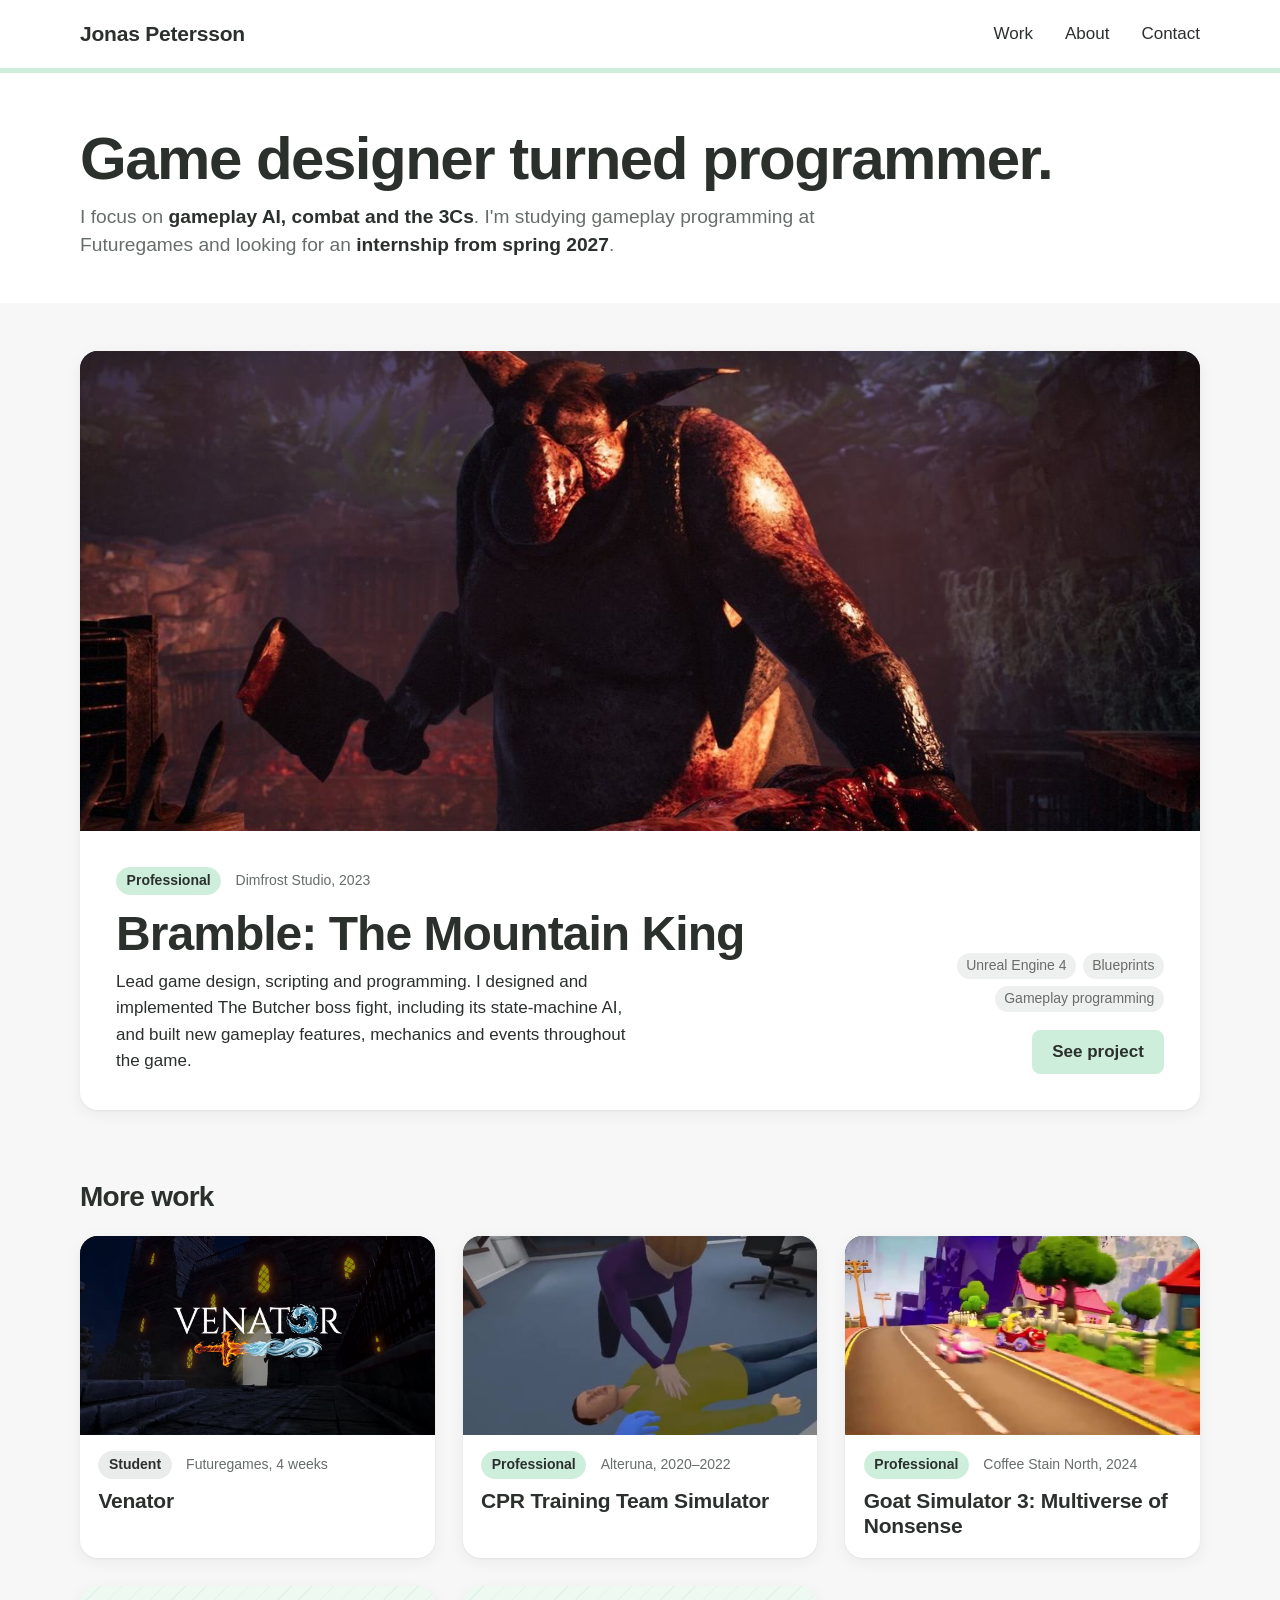
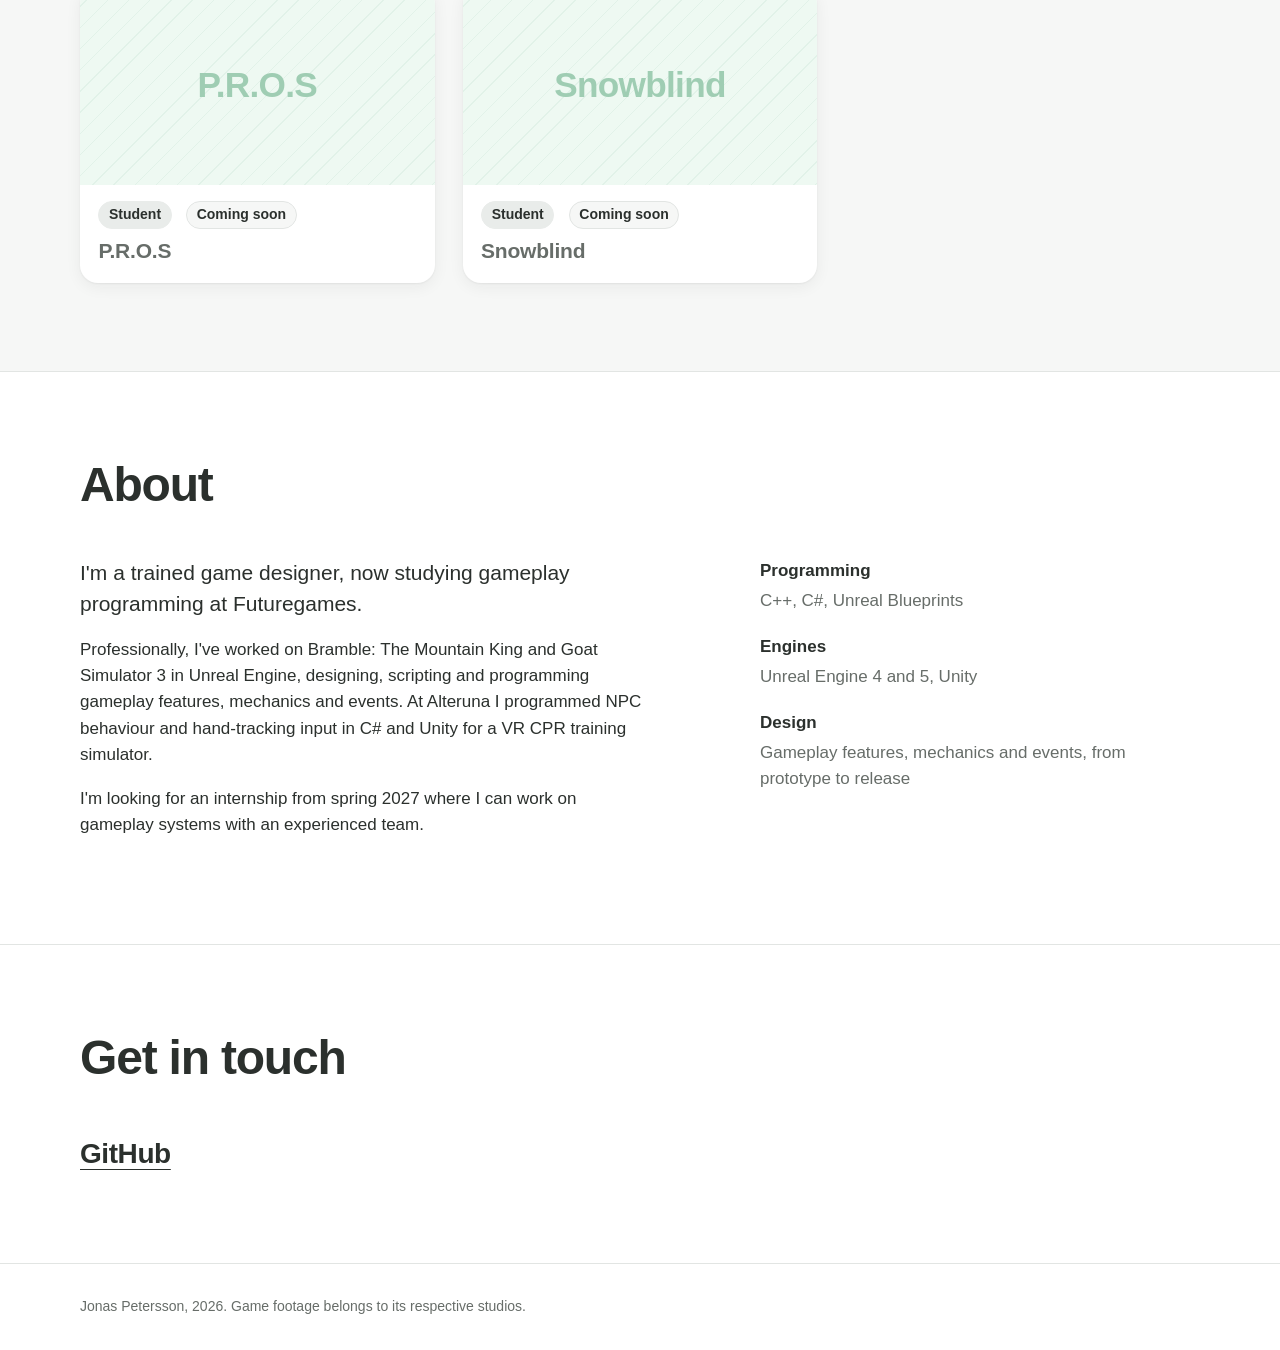
==== index.html @ e3e59f79 "Add files via upload" ====
<!doctype html>
<html lang="en">
<head>
  <meta charset="utf-8">
  <meta name="viewport" content="width=device-width, initial-scale=1">
  <title>Jonas Petersson, gameplay programmer</title>
  <meta name="description" content="Game designer turned programmer, focusing on gameplay AI, combat and the 3Cs. Studying at Futuregames, looking for an internship from spring 2027.">
  <meta property="og:title" content="Jonas Petersson, gameplay programmer">
  <meta property="og:description" content="Game designer turned programmer, focusing on gameplay AI, combat and the 3Cs. Studying at Futuregames, looking for an internship from spring 2027.">
  <meta property="og:image" content="https://jonaspwnas.com/media/goat-simulator-3/poster.jpg">
  <link rel="stylesheet" href="css/style.css">
</head>
<body>
  <a class="skip" href="#work">Skip to work</a>

  <header class="site-header">
    <div class="wrap">
      <a class="site-name" href="/">Jonas Petersson</a>
      <nav class="site-nav" aria-label="Main">
        <a href="#work">Work</a>
        <a href="#about">About</a>
        <a href="#contact">Contact</a>
      </nav>
    </div>
  </header>

  <main>
    <section class="intro wrap">
      <h1>Game designer turned programmer.</h1>
      <p>I focus on <strong>gameplay AI, combat and the 3Cs</strong>. I'm studying gameplay programming at Futuregames and looking for an <strong>internship from spring 2027</strong>.</p>
      <!-- Add when files/cv.pdf exists:
      <div class="actions"><a class="btn btn-ghost" href="files/cv.pdf">Download CV</a></div> -->
    </section>

    <section class="section work" id="work" aria-labelledby="work-title">
      <div class="wrap">
        <!-- Heading hidden on screen but kept for screen readers -->
        <h2 class="visually-hidden" id="work-title">Work</h2>

        <!-- The big project at the top. Swap in whichever project you're proudest of. -->
        <article class="feature">
          <div class="media">
            <img src="media/bramble/poster.jpg" alt="The Butcher, a horned troll holding a cleaver">
            <video muted loop playsinline preload="none" data-src="media/bramble/preview.mp4" data-autoplay aria-hidden="true"></video>
          </div>
          <div class="feature-body">
            <div class="feature-text">
              <div class="meta">
                <span class="kind kind-professional">Professional</span>
                <span>Dimfrost Studio, 2023</span>
              </div>
              <h3><a href="projects/bramble.html">Bramble: The Mountain King</a></h3>
              <p>Lead game design, scripting and programming. I designed and implemented The Butcher boss fight, including its state-machine AI, and built new gameplay features, mechanics and events throughout the game.</p>
            </div>
            <div class="feature-side">
              <ul class="tags" aria-label="Tech">
                <li>Unreal Engine 4</li>
                <li>Blueprints</li>
                <li>Gameplay programming</li>
              </ul>
              <span class="btn btn-primary" aria-hidden="true">See project</span>
            </div>
          </div>
        </article>

        <h2 class="section-title more-title">More work</h2>

        <!-- Smaller projects. To add one, copy an <li class="tile"> block.
             Title and tag always show; the description appears on hover (always shown on phones). -->
        <ul class="tiles">
          <li class="tile">
            <div class="media">
              <img src="media/venator/poster.jpg" alt="Venator logo over a dark castle courtyard" loading="lazy">
              <video muted loop playsinline preload="none" data-src="media/venator/preview.mp4" aria-hidden="true"></video>
            </div>
            <div class="tile-body">
              <div class="meta">
                <span class="kind kind-student">Student</span>
                <span>Futuregames, 4 weeks</span>
              </div>
              <h3><a href="projects/venator.html">Venator</a></h3>
            </div>
            <div class="tile-info">
              <div class="tile-info-panel">
                <p>A Soulslike. I built the designer-configurable enemy state machine used on every enemy, and the elemental system.</p>
                <ul class="tags" aria-label="Tech">
                  <li>Unity</li>
                  <li>C#</li>
                  <li>Enemy AI</li>
                </ul>
              </div>
            </div>
          </li>
          <li class="tile">
            <div class="media">
              <img src="media/cpr-training/poster.jpg" alt="An NPC helper performing chest compressions on a patient in a VR CPR training scenario" loading="lazy">
              <video muted loop playsinline preload="none" data-src="media/cpr-training/preview.mp4" aria-hidden="true"></video>
            </div>
            <div class="tile-body">
              <div class="meta">
                <span class="kind kind-professional">Professional</span>
                <span>Alteruna, 2020–2022</span>
              </div>
              <h3><a href="projects/cpr-training.html">CPR Training Team Simulator</a></h3>
            </div>
            <div class="tile-info">
              <div class="tile-info-panel">
                <p>Shared NPC helper behaviours, a real training dummy linked to the virtual one, and hand-tracking input for VR.</p>
                <ul class="tags" aria-label="Tech">
                  <li>Unity</li>
                  <li>C#</li>
                  <li>VR</li>
                </ul>
              </div>
            </div>
          </li>
          <li class="tile">
            <div class="media">
              <img src="media/goat-simulator-3/poster.jpg" alt="Two cars racing down a cartoon street in Goat Simulator 3" loading="lazy">
              <video muted loop playsinline preload="none" data-src="media/goat-simulator-3/preview.mp4" aria-hidden="true"></video>
            </div>
            <div class="tile-body">
              <div class="meta">
                <span class="kind kind-professional">Professional</span>
                <span>Coffee Stain North, 2024</span>
              </div>
              <h3><a href="projects/goat-simulator-3.html">Goat Simulator 3: Multiverse of Nonsense</a></h3>
            </div>
            <div class="tile-info">
              <div class="tile-info-panel">
                <p>Finished the vehicle implementation in Blueprints, for both player control and NPC drivers, then polished features to a shippable state.</p>
                <ul class="tags" aria-label="Tech">
                  <li>Unreal Engine 4</li>
                  <li>Blueprints</li>
                </ul>
              </div>
            </div>
          </li>

          <!-- Coming soon: when the project page is ready, replace this with a normal tile -->
          <li class="tile tile-soon">
            <div class="media media-soon" aria-hidden="true"><span>P.R.O.S</span></div>
            <div class="tile-body">
              <div class="meta">
                <span class="kind kind-student">Student</span>
                <span class="kind kind-soon">Coming soon</span>
              </div>
              <h3>P.R.O.S</h3>
            </div>
            <div class="tile-info">
              <div class="tile-info-panel">
                <p>I'm putting together the project page for P.R.O.S. Check back soon.</p>
              </div>
            </div>
          </li>
          <!-- Coming soon: when the project page is ready, replace this with a normal tile -->
          <li class="tile tile-soon">
            <div class="media media-soon" aria-hidden="true"><span>Snowblind</span></div>
            <div class="tile-body">
              <div class="meta">
                <span class="kind kind-student">Student</span>
                <span class="kind kind-soon">Coming soon</span>
              </div>
              <h3>Snowblind</h3>
            </div>
            <div class="tile-info">
              <div class="tile-info-panel">
                <p>I'm putting together the project page for Snowblind. Check back soon.</p>
              </div>
            </div>
          </li>
        </ul>
      </div>
    </section>

    <section class="section" id="about" aria-labelledby="about-title">
      <div class="wrap">
        <h2 class="section-title" id="about-title">About</h2>
        <div class="about-grid">
          <div>
            <p class="lead">I'm a trained game designer, now studying gameplay programming at Futuregames.</p>
            <p>Professionally, I've worked on Bramble: The Mountain King and Goat Simulator 3 in Unreal Engine, designing, scripting and programming gameplay features, mechanics and events. At Alteruna I programmed NPC behaviour and hand-tracking input in C# and Unity for a VR CPR training simulator.</p>
            <p>I'm looking for an internship from spring 2027 where I can work on gameplay systems with an experienced team.</p>
          </div>
          <dl class="skills">
            <div>
              <dt>Programming</dt>
              <dd>C++, C#, Unreal Blueprints</dd>
            </div>
            <div>
              <dt>Engines</dt>
              <dd>Unreal Engine 4 and 5, Unity</dd>
            </div>
            <div>
              <dt>Design</dt>
              <dd>Gameplay features, mechanics and events, from prototype to release</dd>
            </div>
          </dl>
        </div>
      </div>
    </section>

    <section class="section" id="contact" aria-labelledby="contact-title">
      <div class="wrap">
        <h2 class="section-title" id="contact-title">Get in touch</h2>
        <ul class="contact-list">
          <li><a href="https://github.com/jonasPwnas">GitHub</a></li>
        </ul>
      </div>
    </section>
  </main>

  <footer class="site-footer">
    <div class="wrap">Jonas Petersson, 2026. Game footage belongs to its respective studios.</div>
  </footer>

  <script src="js/main.js"></script>
</body>
</html>
---- css/style.css ----
/* ==========================================================
   Portfolio stylesheet
   Colours and fonts live in :root, change them there.
   ========================================================== */

:root {
  /* Greys */
  --paper: #ffffff;      /* page background */
  --surface: #f6f7f6;    /* light grey panels (About, tags) */
  --ink: #2b302d;        /* text, warm charcoal grey */
  --muted: #676d69;      /* secondary text */
  --line: #e2e5e3;       /* hairlines and borders */

  /* Pastel green, the one accent colour */
  --green: #cdeedb;      /* tags, header stripe, buttons */
  --green-hover: #b8e5cb;/* button hover */
  --green-wash: #eef9f2; /* hover background on project cards */
  --green-deep: #3d9a69; /* underlines, list dots, focus ring (dark enough to see on white) */

  --radius: 12px;        /* images */
  --radius-lg: 18px;     /* project cards */
  --shadow: 0 1px 2px rgba(30, 40, 35, 0.06), 0 4px 16px rgba(30, 40, 35, 0.06);
  --shadow-hover: 0 2px 4px rgba(30, 40, 35, 0.06), 0 14px 32px rgba(30, 40, 35, 0.12);
  --radius-sm: 8px;      /* buttons */

  --font: Arial, "Helvetica Neue", Helvetica, sans-serif;

  --step--1: 0.875rem;
  --step-0: 1.0625rem;
  --step-1: 1.3125rem;
  --step-2: 1.75rem;
  --step-3: clamp(2rem, 4.2vw, 3rem);
  --step-4: clamp(2.6rem, 7vw, 5.25rem);

  --gutter: clamp(1rem, 4vw, 3rem);
  --max: 76rem;
}

*, *::before, *::after { box-sizing: border-box; }

html { scroll-behavior: smooth; }
@media (prefers-reduced-motion: reduce) { html { scroll-behavior: auto; } }

body {
  margin: 0;
  background: var(--paper);
  color: var(--ink);
  font-family: var(--font);
  font-size: var(--step-0);
  line-height: 1.55;
  -webkit-font-smoothing: antialiased;
}

img, video, iframe { display: block; max-width: 100%; }

a { color: inherit; text-decoration-thickness: 1px; text-underline-offset: 0.2em; }
a:hover { text-decoration-color: var(--green-deep); }

:focus-visible {
  outline: 3px solid var(--green-deep);
  outline-offset: 3px;
  border-radius: 4px;
}

.wrap {
  width: 100%;
  max-width: var(--max);
  margin-inline: auto;
  padding-inline: var(--gutter);
}

.visually-hidden {
  position: absolute; width: 1px; height: 1px;
  margin: -1px; padding: 0; overflow: hidden;
  clip: rect(0 0 0 0); white-space: nowrap; border: 0;
}

.skip {
  position: absolute; left: -999px; top: 0;
  background: var(--ink); color: var(--paper); padding: 0.5rem 1rem;
}
.skip:focus { left: 1rem; top: 1rem; z-index: 10; }

/* ---------- Header ---------- */

.site-header {
  border-bottom: 5px solid var(--green);
}
.site-header .wrap {
  display: flex;
  align-items: center;
  justify-content: space-between;
  gap: 1rem;
  min-height: 4.25rem;
  flex-wrap: wrap;
}
.site-name {
  font-weight: 700;
  font-size: var(--step-1);
  letter-spacing: -0.01em;
  text-decoration: none;
}
.site-nav { display: flex; gap: clamp(0.9rem, 2.5vw, 2rem); flex-wrap: wrap; }
.site-nav a { text-decoration: none; font-weight: 500; }
.site-nav a:hover { text-decoration: underline; text-decoration-color: var(--green-deep); text-decoration-thickness: 2px; }

/* ---------- Buttons ---------- */

.btn {
  display: inline-flex;
  align-items: center;
  gap: 0.5rem;
  padding: 0.7rem 1.2rem;
  border: 1.5px solid var(--line);
  border-radius: var(--radius-sm);
  font-weight: 600;
  text-decoration: none;
  line-height: 1.2;
}
.btn-primary { background: var(--green); border-color: var(--green); color: var(--ink); }
.btn-primary:hover { background: var(--green-hover); border-color: var(--green-hover); }
.btn-ghost:hover { background: var(--surface); }

/* ---------- Intro ---------- */

.intro { padding-block: clamp(2rem, 5vw, 3.5rem) clamp(1.75rem, 4vw, 2.75rem); }
.intro h1 {
  margin: 0 0 0.9rem;
  font-size: clamp(2.2rem, 5vw, 3.75rem);
  line-height: 1;
  letter-spacing: -0.025em;
  font-weight: 700;
}
.intro p {
  margin: 0;
  font-size: clamp(1.05rem, 1.6vw, 1.2rem);
  line-height: 1.45;
  color: var(--muted);
  max-width: 72ch;
}
.intro p strong { color: var(--ink); font-weight: 600; }
.actions { display: flex; gap: 0.75rem; flex-wrap: wrap; }

/* ---------- Section headings ---------- */

.section { padding-block: clamp(3rem, 7vw, 5.5rem); }
.section + .section { border-top: 1px solid var(--line); }
.section-title {
  margin: 0 0 clamp(1.75rem, 4vw, 3rem);
  font-size: var(--step-3);
  line-height: 1.05;
  letter-spacing: -0.025em;
  font-weight: 700;
}

/* ---------- Work: featured project + tiles ---------- */

.work { background: var(--surface); padding-top: clamp(2rem, 4vw, 3rem); }
.work .section-title { font-size: var(--step-2); margin-bottom: clamp(1rem, 2.5vw, 1.5rem); }

/* Shared card look: white, rounded, soft shadow. Lifts a little on hover. */
.feature, .tile {
  position: relative;
  background: var(--paper);
  border-radius: var(--radius-lg);
  overflow: hidden;
  box-shadow: var(--shadow);
  transition: transform 0.25s ease, box-shadow 0.25s ease, background-color 0.25s ease;
}
.feature:hover, .feature:focus-within,
.tile:hover, .tile:focus-within {
  transform: translateY(-4px);
  box-shadow: var(--shadow-hover);
  background: var(--green-wash);
}

.media {
  position: relative;
  aspect-ratio: 16 / 9;
  background: var(--ink);
  overflow: hidden;
}
.media img, .media video {
  position: absolute; inset: 0;
  width: 100%; height: 100%;
  object-fit: cover;
  transition: transform 0.4s ease;
}
.media video { opacity: 0; transition: opacity 0.3s, transform 0.4s ease; }
.media.is-playing video { opacity: 1; }
.feature:hover .media img, .feature:hover .media video,
.tile:hover .media img, .tile:hover .media video { transform: scale(1.04); }

/* The whole card is clickable through the title link */
.feature h3 a, .tile h3 a { text-decoration: none; }
.feature h3 a::after, .tile h3 a::after { content: ""; position: absolute; inset: 0; z-index: 3; }
.feature h3 a:focus-visible, .tile h3 a:focus-visible { outline: none; }
.feature:has(h3 a:focus-visible), .tile:has(h3 a:focus-visible) { outline: 3px solid var(--green-deep); outline-offset: 3px; }
.feature:hover h3 a, .feature:focus-within h3 a,
.tile:hover h3 a, .tile:focus-within h3 a {
  text-decoration: underline;
  text-decoration-color: var(--green-deep);
  text-decoration-thickness: 3px;
  text-underline-offset: 0.18em;
}

/* Featured project: big picture, info underneath */
.feature .media { aspect-ratio: 21 / 9; }
.feature-body {
  display: grid;
  grid-template-columns: minmax(0, 8fr) minmax(0, 4fr);
  gap: 1.5rem 3rem;
  align-items: end;
  padding: clamp(1.25rem, 3vw, 2.25rem);
}
.feature h3 {
  margin: 0 0 0.6rem;
  font-size: var(--step-3);
  line-height: 1.05;
  letter-spacing: -0.02em;
}
.feature-text p { margin: 0; max-width: 56ch; }
.feature-side { display: grid; gap: 1.1rem; justify-items: end; }
.feature-side .tags { justify-content: flex-end; }

.more-title { margin-top: clamp(3rem, 7vw, 4.5rem); font-size: var(--step-2); }

/* Smaller project tiles */
.tiles {
  list-style: none; margin: 0; padding: 0;
  display: grid;
  grid-template-columns: repeat(auto-fill, minmax(min(100%, 20rem), 1fr));
  gap: clamp(1rem, 2.5vw, 1.75rem);
}
.tile { display: flex; flex-direction: column; }
.tile-body { padding: 1rem 1.15rem 1.25rem; order: 2; }
.tile h3 { margin: 0; font-size: var(--step-1); line-height: 1.2; letter-spacing: -0.01em; }
.tile .meta { margin-bottom: 0.55rem; }

/* Tile description. On phones it's just shown under the title... */
.tile-info { order: 3; padding: 0 1.15rem 1.25rem; }
.tile-info p { margin: 0 0 0.75rem; font-size: var(--step--1); line-height: 1.5; }

/* ...on devices with a mouse it slides up over the picture on hover. */
@media (hover: hover) {
  .tile-info {
    position: absolute;
    left: 0; right: 0; bottom: auto;
    top: 0;
    aspect-ratio: 16 / 9;
    padding: 0;
    display: flex;
    align-items: flex-end;
    pointer-events: none;
    overflow: hidden;      /* keeps the hidden panel out of sight */
    z-index: 2;
  }
  .tile-info-panel {
    width: 100%;
    padding: 0.9rem 1.15rem 1rem;
    background: rgba(255, 255, 255, 0.95);
    transform: translateY(101%);
    transition: transform 0.3s ease;
  }
  .tile:hover .tile-info-panel, .tile:focus-within .tile-info-panel { transform: translateY(0); }
}

/* "Coming soon" tiles: no picture yet, just the name on soft green */
.media-soon {
  display: grid;
  place-items: center;
  background:
    repeating-linear-gradient(135deg, transparent 0 14px, rgba(61, 154, 105, 0.07) 14px 15px),
    var(--green-wash);
}
.media-soon span {
  font-size: clamp(1.6rem, 3vw, 2.2rem);
  font-weight: 700;
  letter-spacing: -0.02em;
  color: #9fcdb3;
  transition: transform 0.4s ease;
}
.tile-soon:hover .media-soon span { transform: scale(1.04); }
.tile-soon h3 { color: var(--muted); }
.kind-soon { background: var(--paper); color: var(--muted); border-style: dashed; }

@media (prefers-reduced-motion: reduce) {
  .feature, .tile, .media img, .media video, .tile-info-panel { transition: none; }
  .feature:hover, .tile:hover, .feature:focus-within, .tile:focus-within { transform: none; }
  .feature:hover .media img, .feature:hover .media video,
  .tile:hover .media img, .tile:hover .media video { transform: none; }
}

.meta {
  display: flex;
  flex-wrap: wrap;
  align-items: center;
  gap: 0.4rem 0.9rem;
  margin: 0 0 0.9rem;
  color: var(--muted);
  font-size: var(--step--1);
}
.kind {
  display: inline-block;
  padding: 0.12rem 0.6rem;
  border-radius: 999px;
  font-weight: 700;
  color: var(--ink);
  background: var(--surface);
  border: 1px solid var(--line);
}
/* Tag colours: Professional = pastel green, Student = light grey, Personal = white */
.kind-professional { background: var(--green); border-color: var(--green); }
.kind-student { background: #e9ecea; border-color: #e9ecea; }
.kind-personal { background: var(--paper); }

.tags { list-style: none; margin: 0; padding: 0; display: flex; flex-wrap: wrap; gap: 0.4rem; }
.tags li {
  font-size: var(--step--1);
  padding: 0.15rem 0.6rem;
  border-radius: 999px;
  background: var(--surface);
  color: var(--muted);
}
.work .tags li { background: #eef0ef; }

/* Placeholder cards, delete these once you have real projects */
.media-placeholder {
  display: grid; place-items: center;
  background:
    repeating-linear-gradient(135deg, transparent 0 12px, rgba(20,32,51,0.06) 12px 13px),
    var(--surface);
  border: 1px dashed var(--line);
  color: var(--muted);
  font-size: var(--step--1);
}

/* ---------- About ---------- */

.about-grid {
  display: grid;
  grid-template-columns: minmax(0, 7fr) minmax(0, 5fr);
  gap: clamp(2rem, 5vw, 4rem);
}
.about-grid p { margin: 0 0 1.1rem; max-width: 60ch; }
.about-grid .lead { font-size: var(--step-1); line-height: 1.45; }

.skills { margin: 0; display: grid; gap: 1.25rem; align-content: start; }
.skills dt { font-weight: 700; margin-bottom: 0.2rem; }
.skills dd { margin: 0; color: var(--muted); }

/* ---------- Contact ---------- */

.contact-list { list-style: none; margin: 0; padding: 0; display: grid; gap: 0.5rem; }
.contact-list a { font-size: var(--step-2); font-weight: 600; letter-spacing: -0.015em; }

.site-footer {
  border-top: 1px solid var(--line);
  padding-block: 2rem;
  color: var(--muted);
  font-size: var(--step--1);
}

/* ==========================================================
   Project pages
   ========================================================== */

.back { display: inline-block; margin-block: 2rem 0; font-weight: 500; }

.project-head { padding-block: clamp(1.5rem, 4vw, 3rem) clamp(1.5rem, 4vw, 2.5rem); }
.project-head h1 {
  margin: 0 0 1rem;
  font-size: var(--step-4);
  line-height: 0.98;
  letter-spacing: -0.025em;
  max-width: 16ch;
}
.project-head .summary {
  margin: 0;
  font-size: var(--step-1);
  line-height: 1.45;
  color: var(--muted);
  max-width: 50ch;
}

.hero-media {
  aspect-ratio: 16 / 9;
  width: 100%;
  background: var(--ink);
  border-radius: var(--radius);
  object-fit: cover;
}

.facts {
  display: grid;
  grid-template-columns: repeat(auto-fit, minmax(10rem, 1fr));
  gap: 1.25rem 2rem;
  margin: 0;
  padding-block: 1.75rem;
  border-bottom: 1px solid var(--line);
}
.facts dt { font-size: var(--step--1); color: var(--muted); margin-bottom: 0.15rem; }
.facts dd { margin: 0; font-weight: 600; }

/* A content block: text on one side, media on the other.
   Add class "flip" to put the media on the left. */
.block {
  display: grid;
  grid-template-columns: minmax(0, 5fr) minmax(0, 7fr);
  gap: clamp(1.5rem, 4vw, 3.5rem);
  align-items: start;
  padding-block: clamp(2.5rem, 6vw, 4.5rem);
}
.block + .block { border-top: 1px solid var(--line); }
.block.flip .block-text { order: 2; }
.block.full { grid-template-columns: minmax(0, 1fr); }

.block h2 {
  margin: 0 0 1rem;
  font-size: var(--step-2);
  line-height: 1.1;
  letter-spacing: -0.02em;
}
.block-text p { margin: 0 0 1rem; max-width: 58ch; }
.block-text ul { margin: 0 0 1rem; padding-left: 1.2rem; max-width: 58ch; }
.block-text li { margin-bottom: 0.5rem; }
.block-text li::marker { color: var(--green-deep); }

.block-media { display: grid; gap: 0.75rem; }
.block-media img, .block-media video { width: 100%; border-radius: var(--radius); }
.block-media figure { margin: 0; }
.block-media figcaption { margin-top: 0.4rem; font-size: var(--step--1); color: var(--muted); }

.embed { position: relative; aspect-ratio: 16 / 9; width: 100%; background: var(--ink); border-radius: var(--radius); overflow: hidden; }
.embed iframe { position: absolute; inset: 0; width: 100%; height: 100%; border: 0; }

.next {
  display: flex; justify-content: space-between; align-items: center; gap: 1rem; flex-wrap: wrap;
  padding-block: 2.5rem;
  border-top: 1px solid var(--line);
}

/* ---------- Key-art header (a project with a logo) ---------- */
/* The h1 is the game's logo image, laid over a darkened screenshot. */

.keyart {
  position: relative;
  aspect-ratio: 21 / 9;
  margin-top: clamp(1.5rem, 4vw, 3rem);
  border-radius: var(--radius);
  overflow: hidden;
  background: var(--ink);
  display: grid;
  align-items: end;
}
.keyart > img.keyart-bg {
  position: absolute; inset: 0;
  width: 100%; height: 100%;
  object-fit: cover;
  object-position: 50% 15%; /* move the crop: 0% = top, 100% = bottom */
}
.keyart::after {
  content: "";
  position: absolute; inset: 0;
  background: linear-gradient(to top, rgba(8, 20, 24, 0.85) 0%, rgba(8, 20, 24, 0.35) 55%, rgba(8, 20, 24, 0.1) 100%);
}
.keyart h1 {
  position: relative;
  z-index: 1;
  margin: 0;
  padding: clamp(1rem, 4vw, 2.75rem);
}
.keyart h1 img { width: clamp(13rem, 38vw, 28rem); height: auto; }
.keyart + .project-head { padding-top: clamp(1.25rem, 3vw, 2rem); }

/* Project header with cover art beside the title */
.project-head.with-cover {
  display: grid;
  grid-template-columns: minmax(0, 1fr) auto;
  gap: 2rem;
  align-items: center;
}
.project-head .cover {
  width: clamp(8rem, 16vw, 13rem);
  height: auto;
  border-radius: var(--radius);
  box-shadow: var(--shadow);
}

/* Smaller headings inside a section's text */
.block-text h3 { margin: 1.5rem 0 0.5rem; font-size: var(--step-1); }

/* Square video shouldn't grow taller than the text next to it */
.block-media .square { max-width: 26rem; }

/* Two images side by side with one caption */
.block-media .pair {
  display: grid;
  grid-template-columns: minmax(0, 2fr) minmax(0, 3fr);
  gap: 0.75rem;
  align-items: center;
}
.block-media .pair img { border: 1px solid var(--line); }
.block-media .pair figcaption { grid-column: 1 / -1; margin-top: 0; }

/* Portrait art (box covers, posters) shouldn't fill a whole column */
.block-media .portrait { max-width: 22rem; }

/* ---------- Code excerpts ---------- */

.code-list { display: grid; gap: 1.75rem; margin-top: 0.5rem; }
.code { margin: 0; max-width: 52rem; }
.code figcaption { font-size: var(--step--1); margin-bottom: 0.4rem; }
.code figcaption a { color: var(--muted); }
.code pre {
  margin: 0;
  padding: 1rem 1.1rem;
  background: var(--surface);
  border: 1px solid var(--line);
  border-radius: var(--radius);
  overflow-x: auto;            /* long lines scroll inside the box, not the page */
  font-family: ui-monospace, "Cascadia Code", Consolas, "Courier New", monospace;
  font-size: 0.84rem;
  line-height: 1.6;
  tab-size: 4;
}
.code .line { white-space: pre; }
.code .line::before {
  counter-increment: line;
  content: counter(line);
  display: inline-block;
  width: 2.2em;
  margin-right: 1em;
  text-align: right;
  color: #a7ada9;
  user-select: none;
}
.code-note { margin: 0.5rem 0 0; font-size: var(--step--1); color: var(--muted); max-width: 70ch; }

/* syntax colours: greys plus the site's green */
.c-k, .c-kt { color: #2b7a52; font-weight: 700; }
.c-n { color: var(--ink); }
.c-na { color: #6f7a74; }
.c-mf, .c-mi { color: #1d6d6a; }
.c-s, .c-s2 { color: #5a7a3a; }
.c-c1, .c-cm, .c-cs { color: #8b918d; font-style: italic; }
.c-o, .c-p { color: #676d69; }

/* ---------- Gallery ---------- */

.gallery {
  list-style: none;
  margin: 1.5rem 0 0;
  padding: 0;
  display: grid;
  grid-template-columns: repeat(auto-fill, minmax(min(100%, 18rem), 1fr));
  gap: 0.75rem;
}
.gallery a {
  position: relative;
  display: block;
  aspect-ratio: 16 / 9;
  border-radius: var(--radius);
  background: var(--ink);
  overflow: hidden;
  box-shadow: 0 0 0 0 var(--green);
  transition: box-shadow 0.25s ease;
}
.gallery img {
  width: 100%; height: 100%;
  object-fit: cover;
  transition: transform 0.4s ease;
}
/* soft wash on hover: a pastel green ring and a slight zoom */
.gallery a:hover { box-shadow: 0 0 0 5px var(--green); }
.gallery a:hover img { transform: scale(1.04); }
@media (prefers-reduced-motion: reduce) { .gallery a:hover img { transform: none; } }
.gallery .media-placeholder { aspect-ratio: 16 / 9; display: grid; place-items: center; border-radius: var(--radius); }

/* ---------- Lightbox ---------- */

.lightbox {
  width: 100vw; height: 100vh;
  max-width: none; max-height: none;
  margin: 0; padding: 0;
  border: 0;
  background: #1d211f;
  color: #fff;
}
.lightbox::backdrop { background: transparent; }
.lightbox[open] {
  display: grid;
  grid-template-rows: auto 1fr auto;
}
.lightbox-bar {
  display: flex; justify-content: space-between; align-items: center;
  padding: 0.75rem 1rem;
  font-size: var(--step--1);
  color: #c5cedb;
}
.lightbox-stage {
  display: grid; place-items: center;
  min-height: 0;
  padding: 0 clamp(0.5rem, 6vw, 5rem);
  position: relative;
}
.lightbox-stage img {
  max-width: 100%;
  max-height: calc(100vh - 8rem);
  object-fit: contain;
  border-radius: 2px;
}
.lightbox-caption { margin: 0; padding: 0.75rem 1rem 1.25rem; text-align: center; color: #c5cedb; font-size: var(--step--1); min-height: 1.5em; }
.lightbox button {
  font: inherit;
  color: #fff;
  background: rgba(255, 255, 255, 0.08);
  border: 1px solid rgba(255, 255, 255, 0.25);
  border-radius: 4px;
  padding: 0.45rem 0.85rem;
  cursor: pointer;
}
.lightbox button:hover { background: rgba(255, 255, 255, 0.16); }
.lightbox .nav {
  position: absolute; top: 50%; transform: translateY(-50%);
  width: 2.75rem; height: 2.75rem; padding: 0;
  font-size: 1.4rem; line-height: 1;
}
.lightbox .prev { left: 0.75rem; }
.lightbox .next-img { right: 0.75rem; }

/* ---------- Small screens ---------- */

@media (max-width: 760px) {
  .about-grid, .block, .feature-body { grid-template-columns: minmax(0, 1fr); }
  .feature .media { aspect-ratio: 16 / 9; }
  .project-head.with-cover { grid-template-columns: minmax(0, 1fr); }
  .project-head .cover { width: 9rem; }
  .feature-side { justify-items: start; }
  .feature-side .tags { justify-content: flex-start; }
  .block.flip .block-text { order: 0; }
  .keyart { aspect-ratio: 4 / 3; }
  .lightbox .nav { top: auto; bottom: -3.25rem; transform: none; }
}
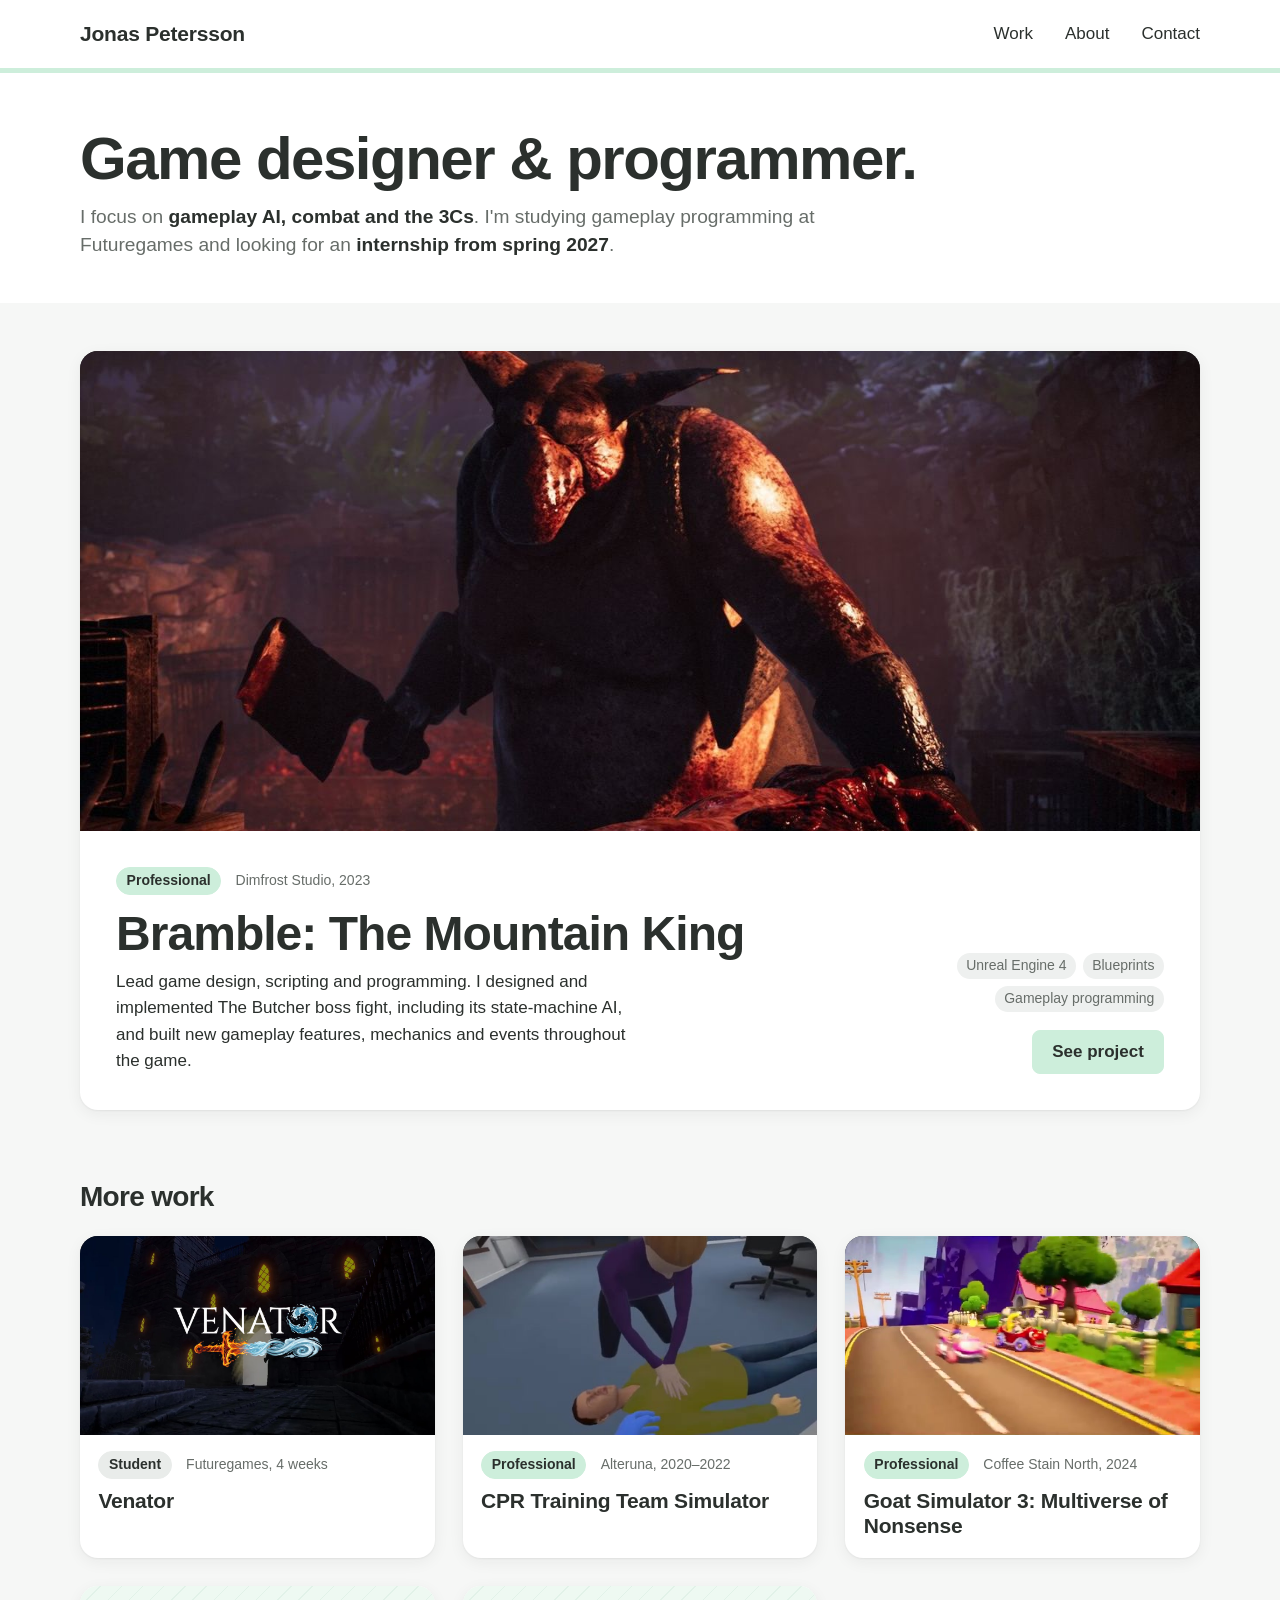
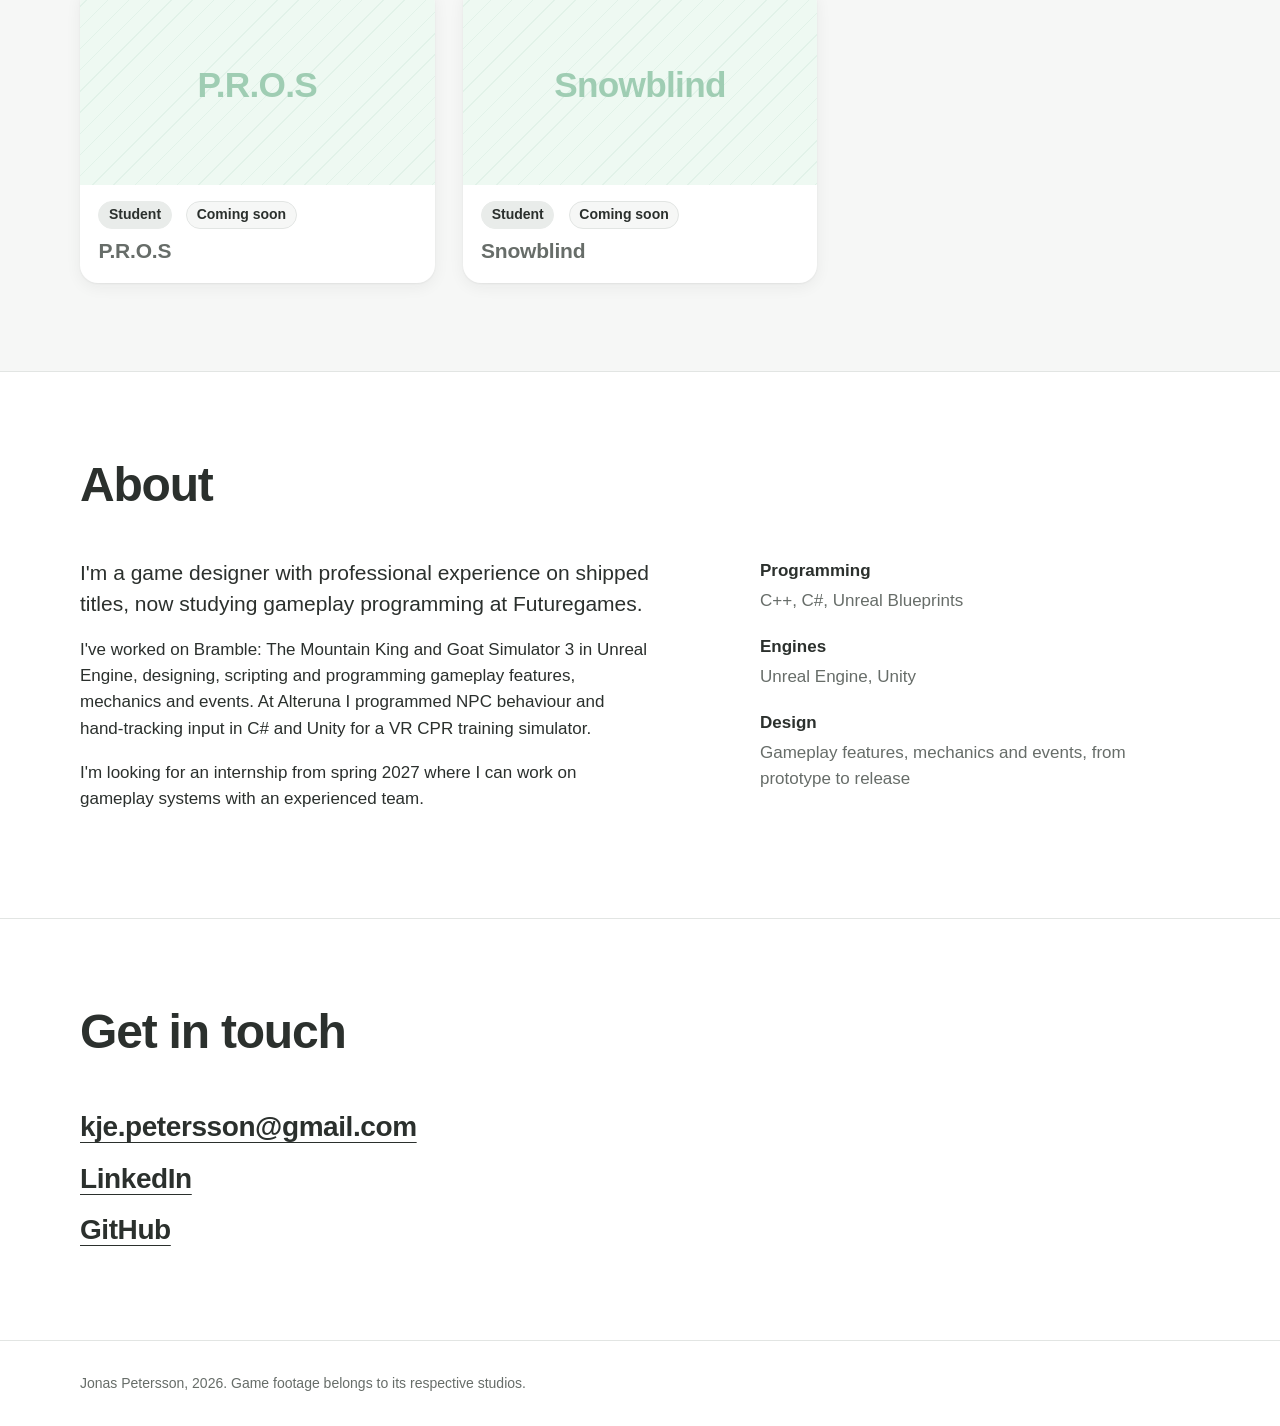
==== commit 6dd5a234: "Feedback changes" ====
--- a/index.html
+++ b/index.html
@@ -3,10 +3,10 @@
 <head>
   <meta charset="utf-8">
   <meta name="viewport" content="width=device-width, initial-scale=1">
-  <title>Jonas Petersson, gameplay programmer</title>
-  <meta name="description" content="Game designer turned programmer, focusing on gameplay AI, combat and the 3Cs. Studying at Futuregames, looking for an internship from spring 2027.">
-  <meta property="og:title" content="Jonas Petersson, gameplay programmer">
-  <meta property="og:description" content="Game designer turned programmer, focusing on gameplay AI, combat and the 3Cs. Studying at Futuregames, looking for an internship from spring 2027.">
+  <title>Jonas Petersson, game designer &amp; programmer</title>
+  <meta name="description" content="Game designer and programmer, focusing on gameplay AI, combat and the 3Cs. Studying at Futuregames, looking for an internship from spring 2027.">
+  <meta property="og:title" content="Jonas Petersson, game designer &amp; programmer">
+  <meta property="og:description" content="Game designer and programmer, focusing on gameplay AI, combat and the 3Cs. Studying at Futuregames, looking for an internship from spring 2027.">
   <meta property="og:image" content="https://jonaspwnas.com/media/goat-simulator-3/poster.jpg">
   <link rel="stylesheet" href="css/style.css">
 </head>
@@ -26,7 +26,7 @@
 
   <main>
     <section class="intro wrap">
-      <h1>Game designer turned programmer.</h1>
+      <h1>Game designer &amp; programmer.</h1>
       <p>I focus on <strong>gameplay AI, combat and the 3Cs</strong>. I'm studying gameplay programming at Futuregames and looking for an <strong>internship from spring 2027</strong>.</p>
       <!-- Add when files/cv.pdf exists:
       <div class="actions"><a class="btn btn-ghost" href="files/cv.pdf">Download CV</a></div> -->
@@ -82,7 +82,7 @@
             </div>
             <div class="tile-info">
               <div class="tile-info-panel">
-                <p>A Soulslike. I built the designer-configurable enemy state machine used on every enemy, and the elemental system.</p>
+                <p>AI and animation programmer on a Soulslike. I built the designer-configurable enemy state machine used on every enemy, and the elemental system.</p>
                 <ul class="tags" aria-label="Tech">
                   <li>Unity</li>
                   <li>C#</li>
@@ -178,8 +178,8 @@
         <h2 class="section-title" id="about-title">About</h2>
         <div class="about-grid">
           <div>
-            <p class="lead">I'm a trained game designer, now studying gameplay programming at Futuregames.</p>
-            <p>Professionally, I've worked on Bramble: The Mountain King and Goat Simulator 3 in Unreal Engine, designing, scripting and programming gameplay features, mechanics and events. At Alteruna I programmed NPC behaviour and hand-tracking input in C# and Unity for a VR CPR training simulator.</p>
+            <p class="lead">I'm a game designer with professional experience on shipped titles, now studying gameplay programming at Futuregames.</p>
+            <p>I've worked on Bramble: The Mountain King and Goat Simulator 3 in Unreal Engine, designing, scripting and programming gameplay features, mechanics and events. At Alteruna I programmed NPC behaviour and hand-tracking input in C# and Unity for a VR CPR training simulator.</p>
             <p>I'm looking for an internship from spring 2027 where I can work on gameplay systems with an experienced team.</p>
           </div>
           <dl class="skills">
@@ -189,7 +189,7 @@
             </div>
             <div>
               <dt>Engines</dt>
-              <dd>Unreal Engine 4 and 5, Unity</dd>
+              <dd>Unreal Engine, Unity</dd>
             </div>
             <div>
               <dt>Design</dt>
@@ -204,6 +204,8 @@
       <div class="wrap">
         <h2 class="section-title" id="contact-title">Get in touch</h2>
         <ul class="contact-list">
+          <li><a href="mailto:kje.petersson@gmail.com">kje.petersson@gmail.com</a></li>
+          <li><a href="https://www.linkedin.com/in/karl-jonas-evald-petersson/">LinkedIn</a></li>
           <li><a href="https://github.com/jonasPwnas">GitHub</a></li>
         </ul>
       </div>
--- a/css/style.css
+++ b/css/style.css
@@ -439,6 +439,10 @@
   padding-block: 2.5rem;
   border-top: 1px solid var(--line);
 }
+@media (max-width: 600px) {
+  .next { flex-direction: column; align-items: stretch; text-align: center; }
+  .next .btn { justify-content: center; }
+}
 
 /* ---------- Key-art header (a project with a logo) ---------- */
 /* The h1 is the game's logo image, laid over a darkened screenshot. */
@@ -509,7 +513,7 @@
 /* ---------- Code excerpts ---------- */
 
 .code-list { display: grid; gap: 1.75rem; margin-top: 0.5rem; }
-.code { margin: 0; max-width: 52rem; }
+.code { margin: 0; }
 .code figcaption { font-size: var(--step--1); margin-bottom: 0.4rem; }
 .code figcaption a { color: var(--muted); }
 .code pre {
@@ -536,6 +540,32 @@
   user-select: none;
 }
 .code-note { margin: 0.5rem 0 0; font-size: var(--step--1); color: var(--muted); max-width: 70ch; }
+.code-note code { font-family: ui-monospace, Consolas, monospace; font-size: 0.95em; color: var(--ink); }
+
+/* Numbered chain of steps (a real sequence, so numbers carry meaning) */
+.chain { list-style: none; margin: 0.5rem 0 0; padding: 0; counter-reset: step; display: grid; gap: 2rem; }
+.chain > li { counter-increment: step; position: relative; padding-left: 3rem; }
+.chain > li::before {
+  content: counter(step);
+  position: absolute; left: 0; top: 0;
+  width: 2rem; height: 2rem;
+  display: grid; place-items: center;
+  border-radius: 50%;
+  background: var(--green);
+  font-weight: 700;
+}
+.chain > li::after {           /* line joining the steps */
+  content: "";
+  position: absolute; left: calc(1rem - 1px); top: 2.4rem; bottom: -1.6rem;
+  width: 2px; background: var(--green);
+}
+.chain > li:last-child::after { display: none; }
+.chain h3 { margin: 0.2rem 0 0.25rem; font-size: var(--step-1); }
+.chain .code-note { margin: 0 0 0.75rem; }
+@media (max-width: 760px) { .chain > li { padding-left: 2.6rem; } }
+
+.root-sync { margin: 0.5rem 0 1rem; }
+.root-sync h3 { margin: 0 0 0.3rem; font-size: var(--step-1); }
 
 /* syntax colours: greys plus the site's green */
 .c-k, .c-kt { color: #2b7a52; font-weight: 700; }
@@ -576,6 +606,20 @@
 .gallery a:hover img { transform: scale(1.04); }
 @media (prefers-reduced-motion: reduce) { .gallery a:hover img { transform: none; } }
 .gallery .media-placeholder { aspect-ratio: 16 / 9; display: grid; place-items: center; border-radius: var(--radius); }
+
+/* Diagram gallery: show the whole picture instead of cropping it */
+.gallery.diagrams { margin: 0 0 2.25rem; grid-template-columns: repeat(auto-fit, minmax(min(100%, 22rem), 1fr)); }
+.gallery.diagrams figure { margin: 0; }
+.gallery.diagrams a { aspect-ratio: 21 / 9; background: #2a2a2a; }
+.gallery.diagrams img { object-fit: contain; }
+.gallery.diagrams figcaption { margin-top: 0.45rem; font-size: var(--step--1); color: var(--muted); }
+
+/* Editor screenshots: keep their natural shape, side by side */
+.editor-shots { margin: 0; }
+.gallery.inspector { margin: 0; grid-template-columns: repeat(auto-fit, minmax(min(100%, 18rem), 1fr)); align-items: start; max-width: 46rem; }
+.gallery.inspector a { aspect-ratio: auto; background: #282828; }
+.gallery.inspector img { height: auto; }
+.editor-shots .code-note { margin-top: 0.6rem; }
 
 /* ---------- Lightbox ---------- */
 
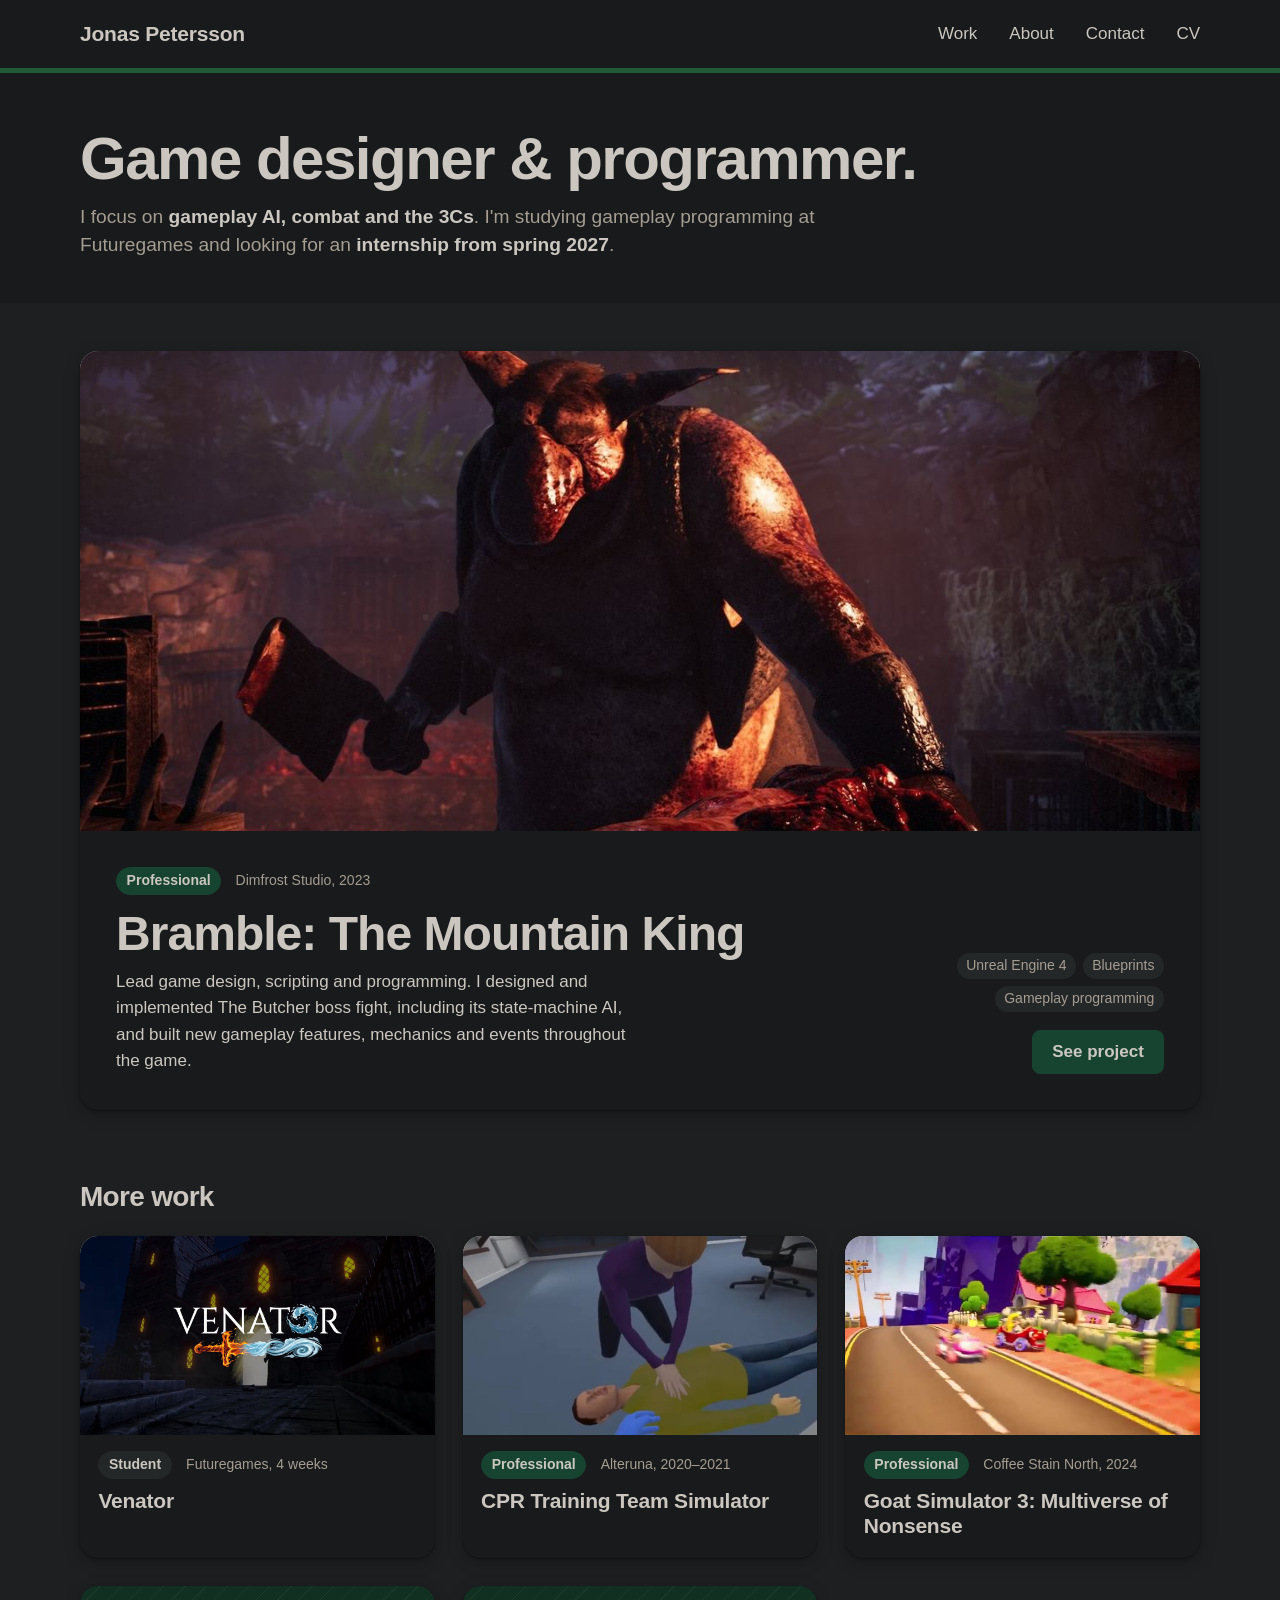
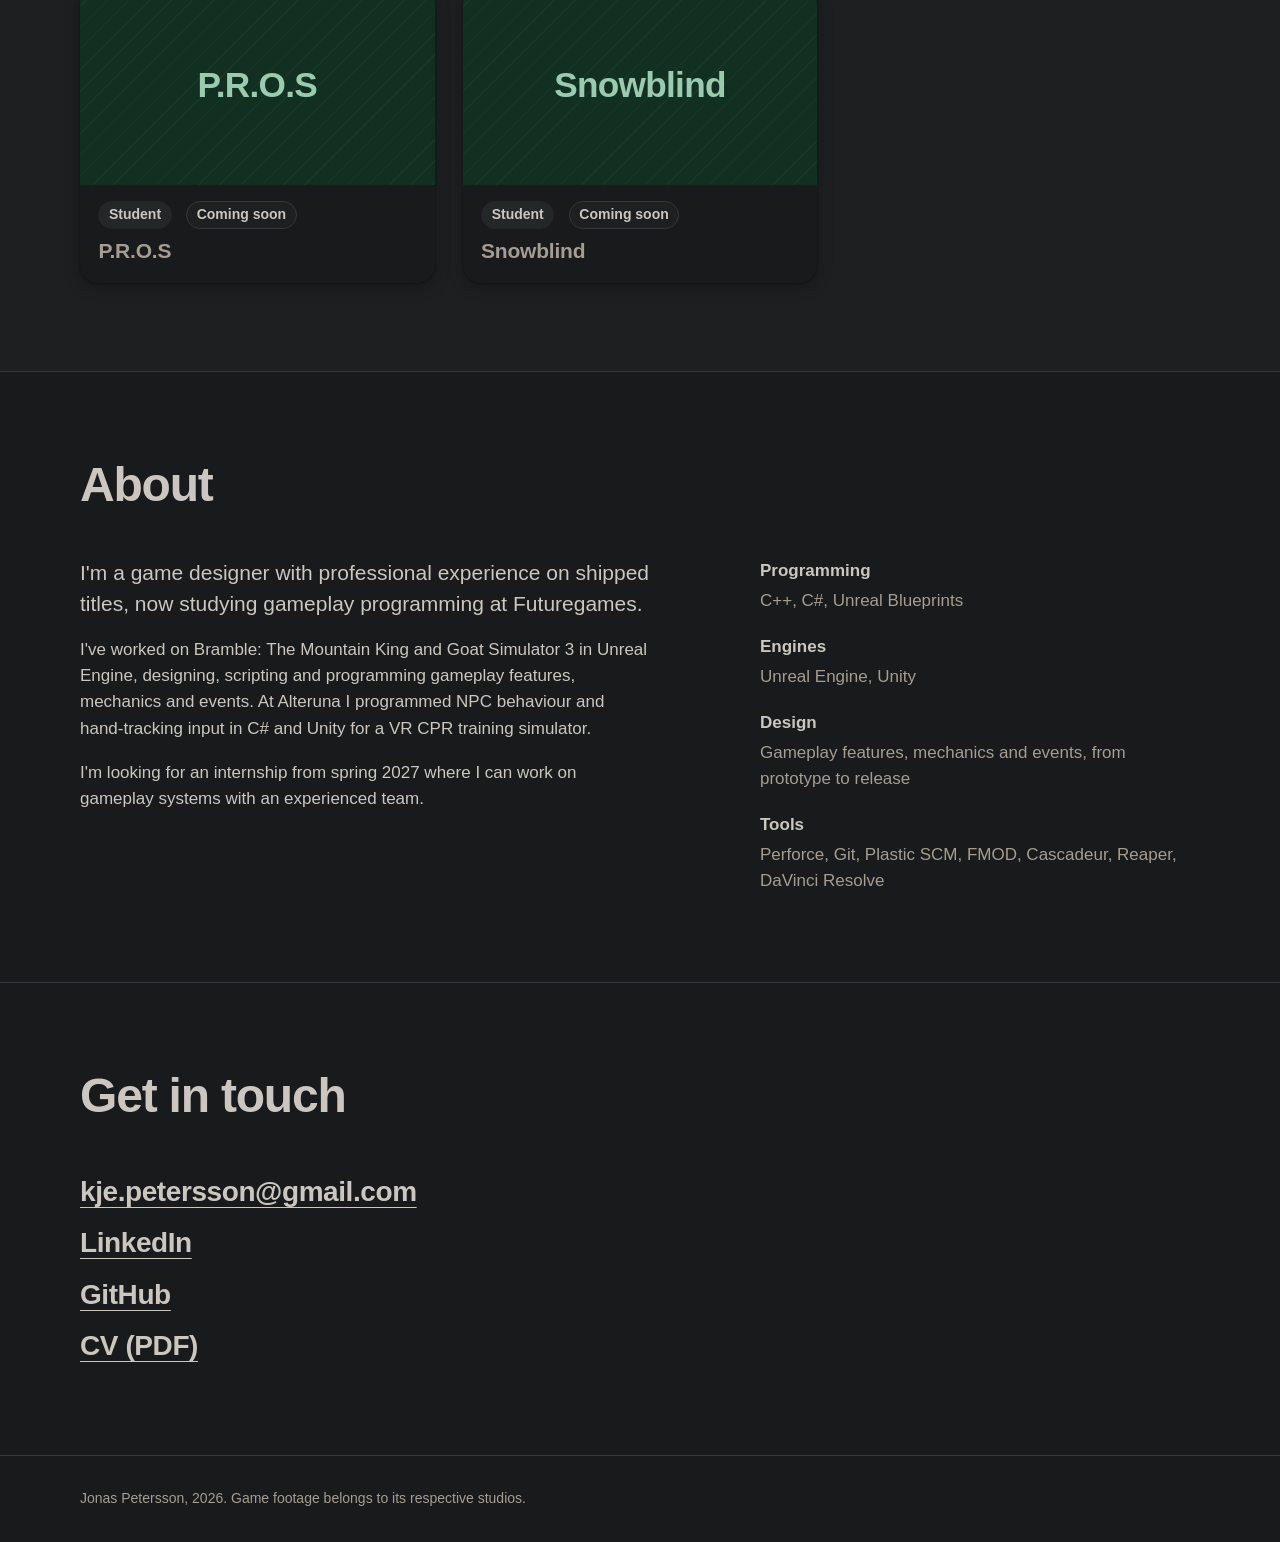
==== commit 10b3c479: "darkmode and other stuff" ====
--- a/index.html
+++ b/index.html
@@ -20,6 +20,7 @@
         <a href="#work">Work</a>
         <a href="#about">About</a>
         <a href="#contact">Contact</a>
+        <a href="files/cv.pdf">CV</a>
       </nav>
     </div>
   </header>
@@ -99,7 +100,7 @@
             <div class="tile-body">
               <div class="meta">
                 <span class="kind kind-professional">Professional</span>
-                <span>Alteruna, 2020–2022</span>
+                <span>Alteruna, 2020–2021</span>
               </div>
               <h3><a href="projects/cpr-training.html">CPR Training Team Simulator</a></h3>
             </div>
@@ -128,7 +129,7 @@
             </div>
             <div class="tile-info">
               <div class="tile-info-panel">
-                <p>Finished the vehicle implementation in Blueprints, for both player control and NPC drivers, then polished features to a shippable state.</p>
+                <p>Finished the vehicle implementation in Blueprints, for both player control and NPC drivers, and implemented networked gameplay.</p>
                 <ul class="tags" aria-label="Tech">
                   <li>Unreal Engine 4</li>
                   <li>Blueprints</li>
@@ -195,6 +196,10 @@
               <dt>Design</dt>
               <dd>Gameplay features, mechanics and events, from prototype to release</dd>
             </div>
+            <div>
+              <dt>Tools</dt>
+              <dd>Perforce, Git, Plastic SCM, FMOD, Cascadeur, Reaper, DaVinci Resolve</dd>
+            </div>
           </dl>
         </div>
       </div>
@@ -207,6 +212,7 @@
           <li><a href="mailto:kje.petersson@gmail.com">kje.petersson@gmail.com</a></li>
           <li><a href="https://www.linkedin.com/in/karl-jonas-evald-petersson/">LinkedIn</a></li>
           <li><a href="https://github.com/jonasPwnas">GitHub</a></li>
+          <li><a href="files/cv.pdf">CV (PDF)</a></li>
         </ul>
       </div>
     </section>
--- a/css/style.css
+++ b/css/style.css
@@ -5,22 +5,26 @@
 
 :root {
   /* Greys */
-  --paper: #ffffff;      /* page background */
-  --surface: #f6f7f6;    /* light grey panels (About, tags) */
-  --ink: #2b302d;        /* text, warm charcoal grey */
-  --muted: #676d69;      /* secondary text */
-  --line: #e2e5e3;       /* hairlines and borders */
+  /* Dark theme */
+  --paper: #181a1b;      /* page background and cards */
+  --surface: #1d1f20;    /* slightly lighter panels (work section, code) */
+  --raised: #242728;     /* tags and chips */
+  --ink: #cbc7c0;        /* text, warm off-white */
+  --muted: #a59d92;      /* secondary text, warm grey */
+  --line: #34383a;       /* hairlines and borders */
 
   /* Pastel green, the one accent colour */
-  --green: #cdeedb;      /* tags, header stripe, buttons */
-  --green-hover: #b8e5cb;/* button hover */
-  --green-wash: #eef9f2; /* hover background on project cards */
-  --green-deep: #3d9a69; /* underlines, list dots, focus ring (dark enough to see on white) */
+  --green: #174431;      /* tags and buttons */
+  --green-line: #1f5b38; /* the band under the header */
+  --green-hover: #1d553d;/* button hover */
+  --green-wash: #1a2621; /* hover background on project cards */
+  --green-soon: #113021; /* coming-soon tiles */
+  --green-deep: #5fb985; /* underlines, list dots, focus ring (bright enough to see on dark) */
 
   --radius: 12px;        /* images */
   --radius-lg: 18px;     /* project cards */
-  --shadow: 0 1px 2px rgba(30, 40, 35, 0.06), 0 4px 16px rgba(30, 40, 35, 0.06);
-  --shadow-hover: 0 2px 4px rgba(30, 40, 35, 0.06), 0 14px 32px rgba(30, 40, 35, 0.12);
+  --shadow: 0 1px 2px rgba(0, 0, 0, 0.3), 0 4px 16px rgba(0, 0, 0, 0.25);
+  --shadow-hover: 0 2px 4px rgba(0, 0, 0, 0.35), 0 14px 32px rgba(0, 0, 0, 0.45);
   --radius-sm: 8px;      /* buttons */
 
   --font: Arial, "Helvetica Neue", Helvetica, sans-serif;
@@ -38,7 +42,7 @@
 
 *, *::before, *::after { box-sizing: border-box; }
 
-html { scroll-behavior: smooth; }
+html { scroll-behavior: smooth; color-scheme: dark; }
 @media (prefers-reduced-motion: reduce) { html { scroll-behavior: auto; } }
 
 body {
@@ -84,7 +88,7 @@
 /* ---------- Header ---------- */
 
 .site-header {
-  border-bottom: 5px solid var(--green);
+  border-bottom: 5px solid var(--green-line);
 }
 .site-header .wrap {
   display: flex;
@@ -258,7 +262,7 @@
   .tile-info-panel {
     width: 100%;
     padding: 0.9rem 1.15rem 1rem;
-    background: rgba(255, 255, 255, 0.95);
+    background: rgba(24, 26, 27, 0.95);
     transform: translateY(101%);
     transition: transform 0.3s ease;
   }
@@ -270,19 +274,19 @@
   display: grid;
   place-items: center;
   background:
-    repeating-linear-gradient(135deg, transparent 0 14px, rgba(61, 154, 105, 0.07) 14px 15px),
-    var(--green-wash);
+    repeating-linear-gradient(135deg, transparent 0 14px, rgba(154, 203, 175, 0.05) 14px 15px),
+    var(--green-soon);
 }
 .media-soon span {
   font-size: clamp(1.6rem, 3vw, 2.2rem);
   font-weight: 700;
   letter-spacing: -0.02em;
-  color: #9fcdb3;
+  color: #9acbaf;
   transition: transform 0.4s ease;
 }
 .tile-soon:hover .media-soon span { transform: scale(1.04); }
 .tile-soon h3 { color: var(--muted); }
-.kind-soon { background: var(--paper); color: var(--muted); border-style: dashed; }
+.kind-soon { background: var(--surface); color: var(--muted); border-style: dashed; }
 
 @media (prefers-reduced-motion: reduce) {
   .feature, .tile, .media img, .media video, .tile-info-panel { transition: none; }
@@ -311,7 +315,7 @@
 }
 /* Tag colours: Professional = pastel green, Student = light grey, Personal = white */
 .kind-professional { background: var(--green); border-color: var(--green); }
-.kind-student { background: #e9ecea; border-color: #e9ecea; }
+.kind-student { background: var(--raised); border-color: var(--raised); }
 .kind-personal { background: var(--paper); }
 
 .tags { list-style: none; margin: 0; padding: 0; display: flex; flex-wrap: wrap; gap: 0.4rem; }
@@ -322,13 +326,13 @@
   background: var(--surface);
   color: var(--muted);
 }
-.work .tags li { background: #eef0ef; }
+.work .tags li { background: var(--raised); }
 
 /* Placeholder cards, delete these once you have real projects */
 .media-placeholder {
   display: grid; place-items: center;
   background:
-    repeating-linear-gradient(135deg, transparent 0 12px, rgba(20,32,51,0.06) 12px 13px),
+    repeating-linear-gradient(135deg, transparent 0 12px, rgba(255,255,255,0.04) 12px 13px),
     var(--surface);
   border: 1px dashed var(--line);
   color: var(--muted);
@@ -536,7 +540,7 @@
   width: 2.2em;
   margin-right: 1em;
   text-align: right;
-  color: #a7ada9;
+  color: #5f6562;
   user-select: none;
 }
 .code-note { margin: 0.5rem 0 0; font-size: var(--step--1); color: var(--muted); max-width: 70ch; }
@@ -568,13 +572,13 @@
 .root-sync h3 { margin: 0 0 0.3rem; font-size: var(--step-1); }
 
 /* syntax colours: greys plus the site's green */
-.c-k, .c-kt { color: #2b7a52; font-weight: 700; }
+.c-k, .c-kt { color: #6cc495; font-weight: 700; }
 .c-n { color: var(--ink); }
-.c-na { color: #6f7a74; }
-.c-mf, .c-mi { color: #1d6d6a; }
-.c-s, .c-s2 { color: #5a7a3a; }
-.c-c1, .c-cm, .c-cs { color: #8b918d; font-style: italic; }
-.c-o, .c-p { color: #676d69; }
+.c-na { color: #9aa59e; }
+.c-mf, .c-mi { color: #6fc6c1; }
+.c-s, .c-s2 { color: #b3cf86; }
+.c-c1, .c-cm, .c-cs { color: #7f8681; font-style: italic; }
+.c-o, .c-p { color: #a59d92; }
 
 /* ---------- Gallery ---------- */
 
@@ -628,7 +632,7 @@
   max-width: none; max-height: none;
   margin: 0; padding: 0;
   border: 0;
-  background: #1d211f;
+  background: #111314;
   color: #fff;
 }
 .lightbox::backdrop { background: transparent; }
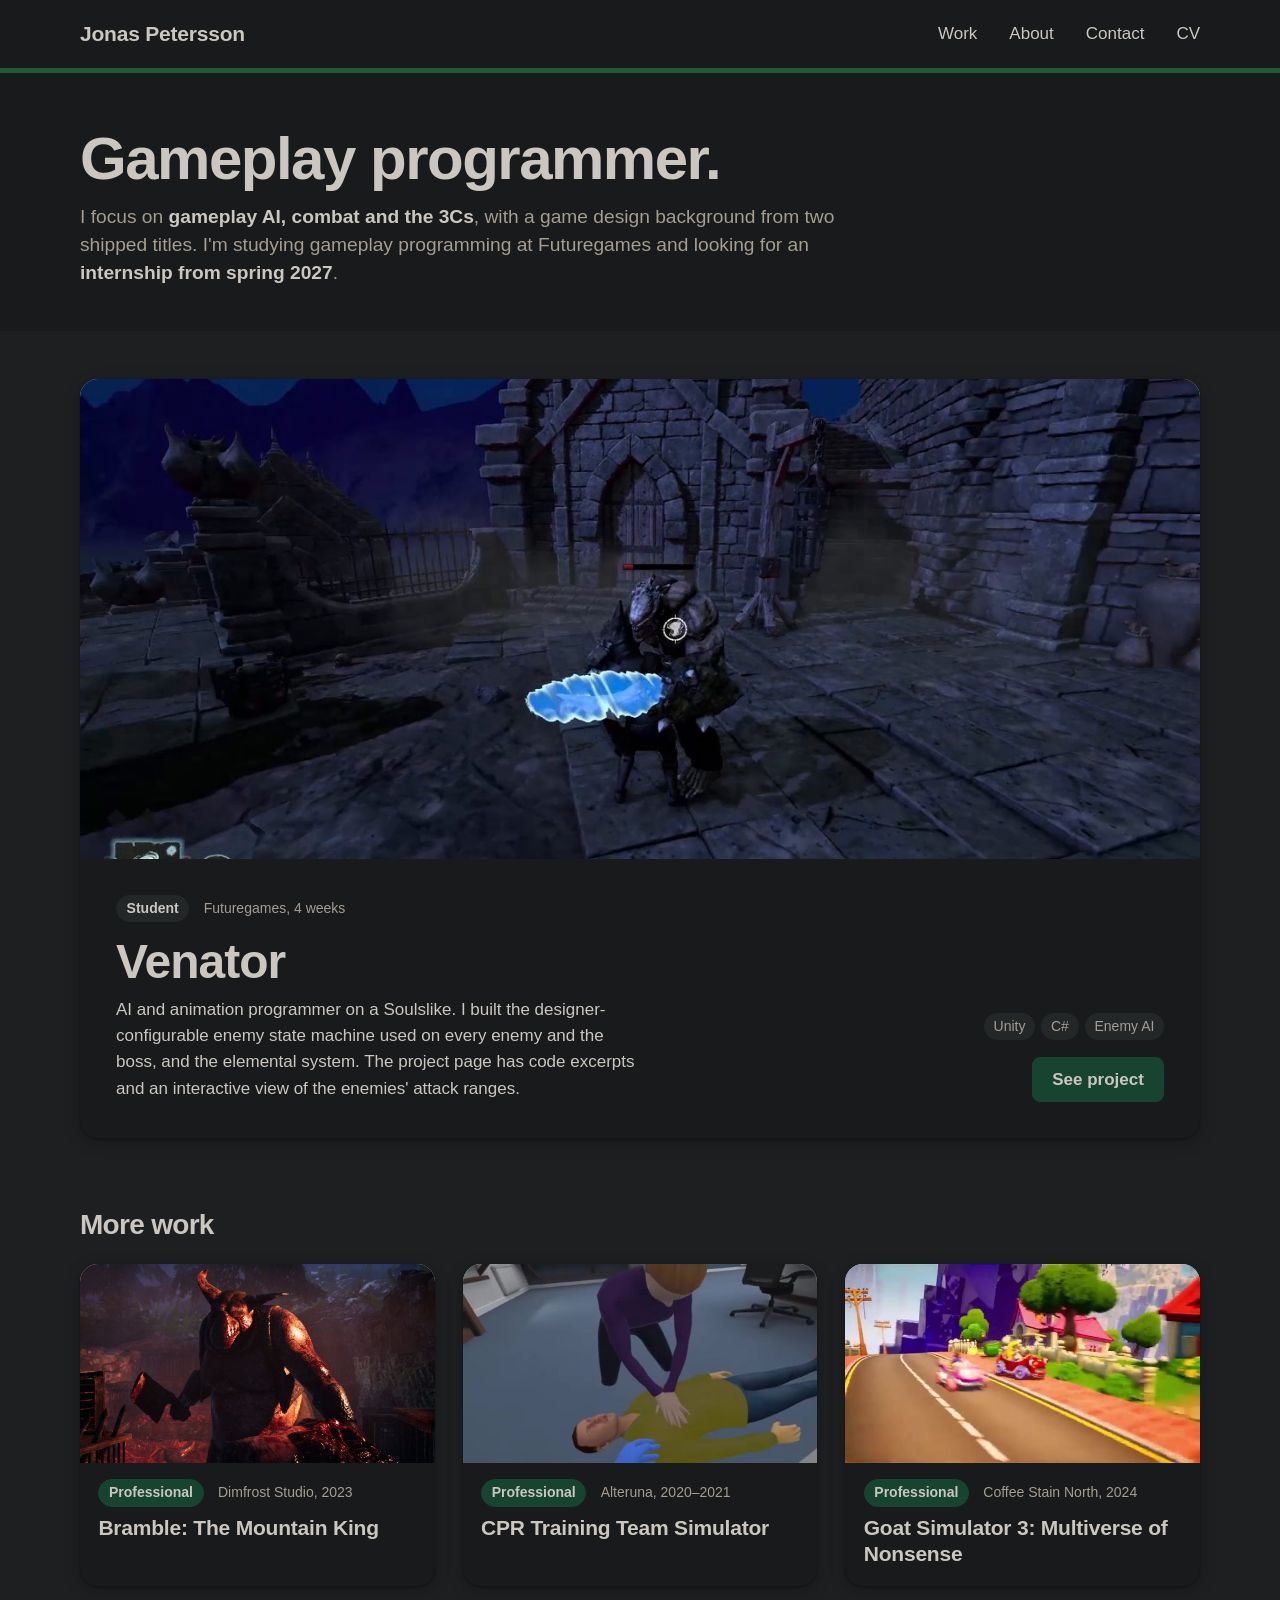
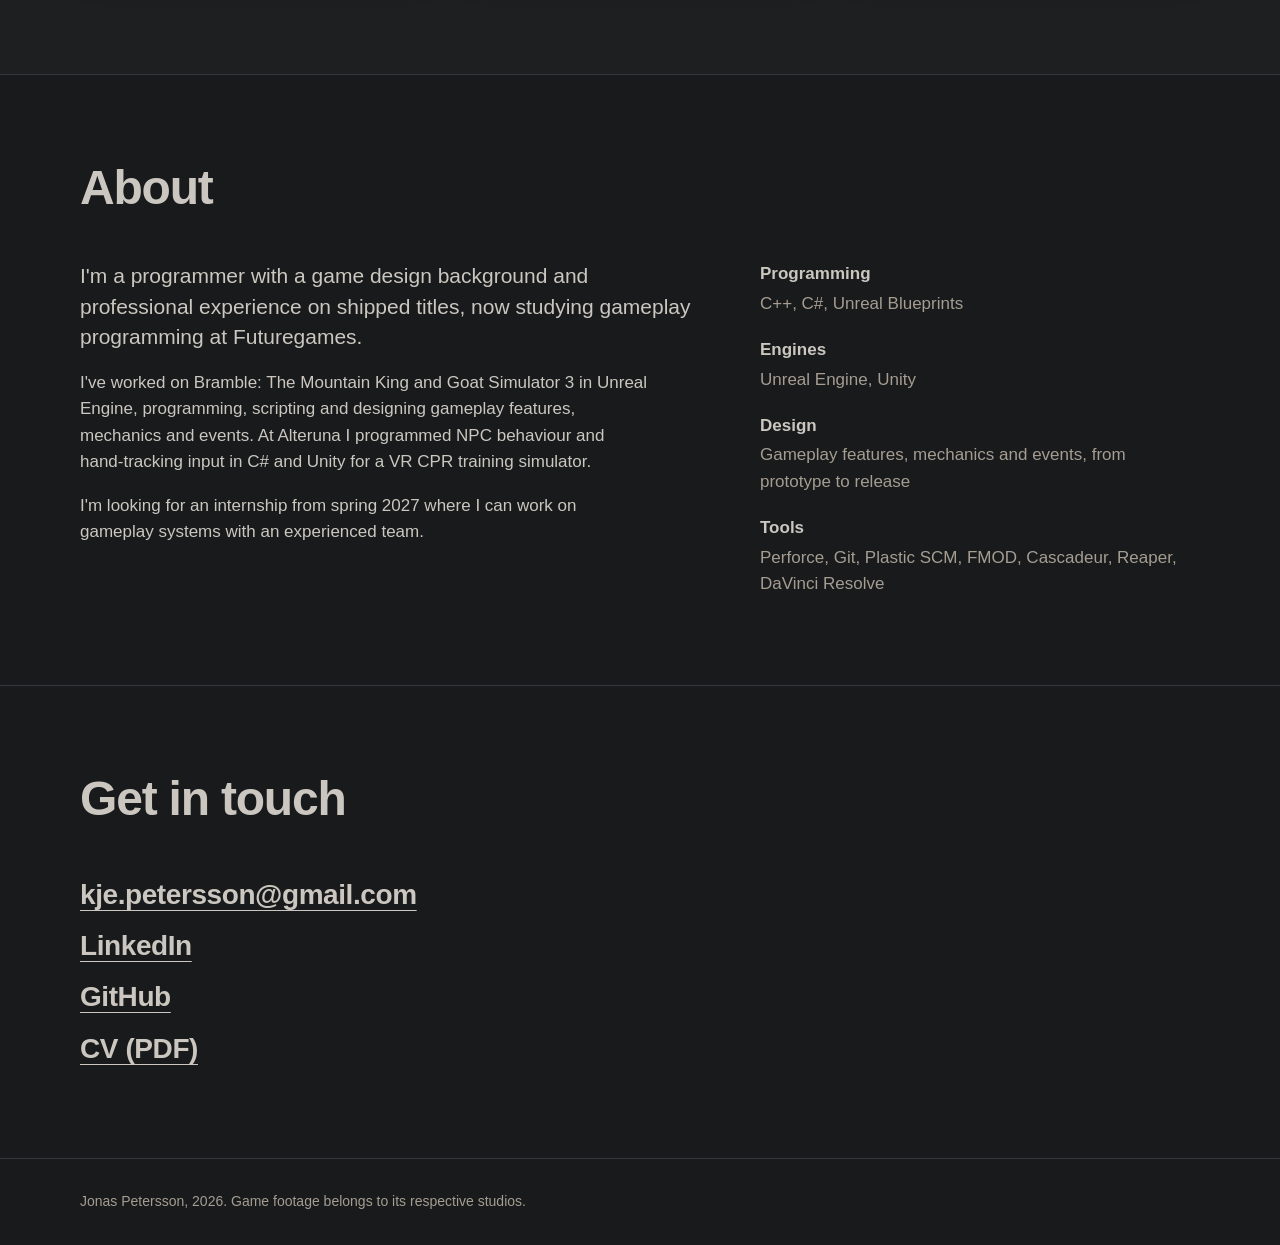
==== commit 889c71cf: "re arranged and hid unfinished projects" ====
--- a/index.html
+++ b/index.html
@@ -3,10 +3,10 @@
 <head>
   <meta charset="utf-8">
   <meta name="viewport" content="width=device-width, initial-scale=1">
-  <title>Jonas Petersson, game designer &amp; programmer</title>
-  <meta name="description" content="Game designer and programmer, focusing on gameplay AI, combat and the 3Cs. Studying at Futuregames, looking for an internship from spring 2027.">
-  <meta property="og:title" content="Jonas Petersson, game designer &amp; programmer">
-  <meta property="og:description" content="Game designer and programmer, focusing on gameplay AI, combat and the 3Cs. Studying at Futuregames, looking for an internship from spring 2027.">
+  <title>Jonas Petersson, gameplay programmer</title>
+  <meta name="description" content="Gameplay programmer with a game design background, focusing on gameplay AI, combat and the 3Cs. Studying at Futuregames, looking for an internship from spring 2027.">
+  <meta property="og:title" content="Jonas Petersson, gameplay programmer">
+  <meta property="og:description" content="Gameplay programmer with a game design background, focusing on gameplay AI, combat and the 3Cs. Studying at Futuregames, looking for an internship from spring 2027.">
   <meta property="og:image" content="https://jonaspwnas.com/media/goat-simulator-3/poster.jpg">
   <link rel="stylesheet" href="css/style.css">
 </head>
@@ -27,8 +27,8 @@
 
   <main>
     <section class="intro wrap">
-      <h1>Game designer &amp; programmer.</h1>
-      <p>I focus on <strong>gameplay AI, combat and the 3Cs</strong>. I'm studying gameplay programming at Futuregames and looking for an <strong>internship from spring 2027</strong>.</p>
+      <h1>Gameplay programmer.</h1>
+      <p>I focus on <strong>gameplay AI, combat and the 3Cs</strong>, with a game design background from two shipped titles. I'm studying gameplay programming at Futuregames and looking for an <strong>internship from spring 2027</strong>.</p>
       <!-- Add when files/cv.pdf exists:
       <div class="actions"><a class="btn btn-ghost" href="files/cv.pdf">Download CV</a></div> -->
     </section>
@@ -41,23 +41,23 @@
         <!-- The big project at the top. Swap in whichever project you're proudest of. -->
         <article class="feature">
           <div class="media">
-            <img src="media/bramble/poster.jpg" alt="The Butcher, a horned troll holding a cleaver">
-            <video muted loop playsinline preload="none" data-src="media/bramble/preview.mp4" data-autoplay aria-hidden="true"></video>
+            <img src="media/venator/enemy-ai.jpg" alt="An armoured enemy swinging at the player with a glowing blue sword in a dark castle courtyard">
+            <video muted loop playsinline preload="none" data-src="media/venator/enemy-ai.mp4" data-autoplay aria-hidden="true"></video>
           </div>
           <div class="feature-body">
             <div class="feature-text">
               <div class="meta">
-                <span class="kind kind-professional">Professional</span>
-                <span>Dimfrost Studio, 2023</span>
-              </div>
-              <h3><a href="projects/bramble.html">Bramble: The Mountain King</a></h3>
-              <p>Lead game design, scripting and programming. I designed and implemented The Butcher boss fight, including its state-machine AI, and built new gameplay features, mechanics and events throughout the game.</p>
+                <span class="kind kind-student">Student</span>
+                <span>Futuregames, 4 weeks</span>
+              </div>
+              <h3><a href="projects/venator.html">Venator</a></h3>
+              <p>AI and animation programmer on a Soulslike. I built the designer-configurable enemy state machine used on every enemy and the boss, and the elemental system. The project page has code excerpts and an interactive view of the enemies' attack ranges.</p>
             </div>
             <div class="feature-side">
               <ul class="tags" aria-label="Tech">
-                <li>Unreal Engine 4</li>
-                <li>Blueprints</li>
-                <li>Gameplay programming</li>
+                <li>Unity</li>
+                <li>C#</li>
+                <li>Enemy AI</li>
               </ul>
               <span class="btn btn-primary" aria-hidden="true">See project</span>
             </div>
@@ -71,23 +71,22 @@
         <ul class="tiles">
           <li class="tile">
             <div class="media">
-              <img src="media/venator/poster.jpg" alt="Venator logo over a dark castle courtyard" loading="lazy">
-              <video muted loop playsinline preload="none" data-src="media/venator/preview.mp4" aria-hidden="true"></video>
-            </div>
-            <div class="tile-body">
-              <div class="meta">
-                <span class="kind kind-student">Student</span>
-                <span>Futuregames, 4 weeks</span>
-              </div>
-              <h3><a href="projects/venator.html">Venator</a></h3>
-            </div>
-            <div class="tile-info">
-              <div class="tile-info-panel">
-                <p>AI and animation programmer on a Soulslike. I built the designer-configurable enemy state machine used on every enemy, and the elemental system.</p>
+              <img src="media/bramble/poster.jpg" alt="The Butcher, a horned troll holding a cleaver" loading="lazy">
+              <video muted loop playsinline preload="none" data-src="media/bramble/preview.mp4" aria-hidden="true"></video>
+            </div>
+            <div class="tile-body">
+              <div class="meta">
+                <span class="kind kind-professional">Professional</span>
+                <span>Dimfrost Studio, 2023</span>
+              </div>
+              <h3><a href="projects/bramble.html">Bramble: The Mountain King</a></h3>
+            </div>
+            <div class="tile-info">
+              <div class="tile-info-panel">
+                <p>Lead game design, scripting and programming. I designed and implemented The Butcher boss fight, including its state-machine AI.</p>
                 <ul class="tags" aria-label="Tech">
-                  <li>Unity</li>
-                  <li>C#</li>
-                  <li>Enemy AI</li>
+                  <li>Unreal Engine 4</li>
+                  <li>Blueprints</li>
                 </ul>
               </div>
             </div>
@@ -138,7 +137,8 @@
             </div>
           </li>
 
-          <!-- Coming soon: when the project page is ready, replace this with a normal tile -->
+          <!-- Coming-soon tiles, hidden until their project pages exist.
+               To show one again, move its <li> out of this comment.
           <li class="tile tile-soon">
             <div class="media media-soon" aria-hidden="true"><span>P.R.O.S</span></div>
             <div class="tile-body">
@@ -154,7 +154,6 @@
               </div>
             </div>
           </li>
-          <!-- Coming soon: when the project page is ready, replace this with a normal tile -->
           <li class="tile tile-soon">
             <div class="media media-soon" aria-hidden="true"><span>Snowblind</span></div>
             <div class="tile-body">
@@ -170,6 +169,7 @@
               </div>
             </div>
           </li>
+          -->
         </ul>
       </div>
     </section>
@@ -179,8 +179,8 @@
         <h2 class="section-title" id="about-title">About</h2>
         <div class="about-grid">
           <div>
-            <p class="lead">I'm a game designer with professional experience on shipped titles, now studying gameplay programming at Futuregames.</p>
-            <p>I've worked on Bramble: The Mountain King and Goat Simulator 3 in Unreal Engine, designing, scripting and programming gameplay features, mechanics and events. At Alteruna I programmed NPC behaviour and hand-tracking input in C# and Unity for a VR CPR training simulator.</p>
+            <p class="lead">I'm a programmer with a game design background and professional experience on shipped titles, now studying gameplay programming at Futuregames.</p>
+            <p>I've worked on Bramble: The Mountain King and Goat Simulator 3 in Unreal Engine, programming, scripting and designing gameplay features, mechanics and events. At Alteruna I programmed NPC behaviour and hand-tracking input in C# and Unity for a VR CPR training simulator.</p>
             <p>I'm looking for an internship from spring 2027 where I can work on gameplay systems with an experienced team.</p>
           </div>
           <dl class="skills">
--- a/css/style.css
+++ b/css/style.css
@@ -690,3 +690,80 @@
   .keyart { aspect-ratio: 4 / 3; }
   .lightbox .nav { top: auto; bottom: -3.25rem; transform: none; }
 }
+
+/* ---------- Venator: attack-range viewer ---------- */
+
+.range-viewer {
+  background: var(--surface);
+  border: 1px solid var(--line);
+  border-radius: var(--radius-lg);
+  padding: clamp(0.9rem, 2.5vw, 1.5rem);
+  margin-top: 0.5rem;
+}
+.range-viewer .code-note { margin-top: 1rem; }
+.rv-toolbar { display: flex; flex-wrap: wrap; gap: 0.75rem; justify-content: space-between; margin-bottom: 1rem; }
+.rv-seg { display: inline-flex; border: 1.5px solid var(--line); border-radius: var(--radius-sm); overflow: hidden; }
+.rv-seg button, .rv-reset, .rv-cd {
+  font: inherit; font-size: var(--step--1); font-weight: 600; color: var(--ink);
+  background: transparent; border: 0; padding: 0.5rem 0.9rem; cursor: pointer;
+}
+.rv-seg button + button { border-left: 1.5px solid var(--line); }
+.rv-seg button:hover, .rv-reset:hover, .rv-cd:hover { background: var(--raised); }
+.rv-seg button[aria-pressed="true"] { background: var(--green); }
+
+.rv-body { display: grid; grid-template-columns: minmax(0, 1fr) minmax(0, 1.15fr); gap: clamp(1rem, 3vw, 2rem); align-items: start; }
+.rv-map svg {
+  display: block; width: 100%; height: auto; max-width: 30rem; margin-inline: auto;
+  touch-action: none; cursor: crosshair; user-select: none; font-family: var(--font);
+}
+.rv-player { cursor: grab; }
+.rv-slider { display: grid; grid-template-columns: auto 1fr auto; align-items: center; gap: 0.75rem; margin-top: 0.75rem; font-size: var(--step--1); color: var(--muted); }
+.rv-slider input { width: 100%; accent-color: var(--green-deep); }
+.rv-slider output { color: var(--ink); font-variant-numeric: tabular-nums; min-width: 3.5em; text-align: right; }
+
+.rv-result { margin: 0 0 0.9rem; padding: 0.75rem 0.9rem; background: var(--green-wash); border-left: 3px solid var(--green-deep); border-radius: 6px; font-size: var(--step--1); }
+.rv-result strong { font-size: var(--step-0); }
+.rv-states { list-style: none; margin: 0; padding: 0; display: grid; gap: 0.4rem; }
+.rv-row {
+  display: grid;
+  grid-template-columns: 0.75rem minmax(7.5rem, 1fr) auto auto auto;
+  grid-template-areas: "sw name range weight cd" ". status status status status";
+  column-gap: 0.65rem; row-gap: 0.15rem; align-items: center;
+  padding: 0.55rem 0.7rem; border: 1px solid var(--line); border-radius: var(--radius-sm);
+  font-size: var(--step--1); opacity: 0.7; transition: opacity 0.15s, border-color 0.15s;
+}
+.rv-row.is-available { opacity: 1; }
+.rv-row.is-chosen { border-color: var(--green-deep); background: var(--green-wash); }
+.rv-swatch { grid-area: sw; width: 0.75rem; height: 0.75rem; border-radius: 50%; background: var(--c); }
+.rv-name { grid-area: name; font-weight: 700; line-height: 1.2; }
+.rv-name small { display: block; font-weight: 400; color: var(--muted); }
+.rv-range { grid-area: range; display: inline-flex; align-items: center; gap: 0.3rem; color: var(--muted); }
+.rv-fixed small { font-size: 0.85em; }
+.rv-weight { grid-area: weight; display: inline-flex; align-items: center; gap: 0.3rem; color: var(--muted); }
+.rv-row > .rv-cd, .rv-row > .rv-cd-none { grid-area: cd; }
+.rv-cd { white-space: nowrap; }
+.rv-status { grid-area: status; color: var(--muted); font-size: 0.8rem; }
+.rv-row.is-chosen .rv-status { color: var(--green-deep); font-weight: 700; }
+.rv-num input {
+  width: 4.8em; font: inherit; color: var(--ink); background: var(--paper);
+  border: 1px solid var(--line); border-radius: 5px; padding: 0.2rem 0.3rem; font-variant-numeric: tabular-nums;
+}
+.rv-cd { border: 1px solid var(--line); border-radius: 5px; padding: 0.25rem 0.5rem; font-weight: 500; color: var(--muted); }
+.rv-cd[aria-pressed="true"] { background: var(--raised); color: var(--ink); border-color: var(--muted); }
+.rv-foot { display: flex; flex-wrap: wrap; justify-content: space-between; align-items: center; gap: 0.75rem; margin-top: 0.9rem; font-size: var(--step--1); }
+.rv-check { display: inline-flex; gap: 0.5rem; align-items: center; cursor: pointer; }
+.rv-check input { accent-color: var(--green-deep); width: 1rem; height: 1rem; }
+.rv-reset { border: 1.5px solid var(--line); border-radius: var(--radius-sm); }
+
+@media (max-width: 900px) {
+  .rv-body { grid-template-columns: 1fr; }
+}
+@media (max-width: 560px) {
+  .rv-row {
+    grid-template-columns: 0.75rem 1fr auto;
+    grid-template-areas: "sw name cd" ". range range" ". weight weight" ". status status";
+  }
+  .rv-toolbar { flex-direction: column; align-items: stretch; }
+  .rv-seg button { flex: 1; padding-inline: 0.5rem; }
+}
+@media (prefers-reduced-motion: reduce) { .rv-row { transition: none; } }
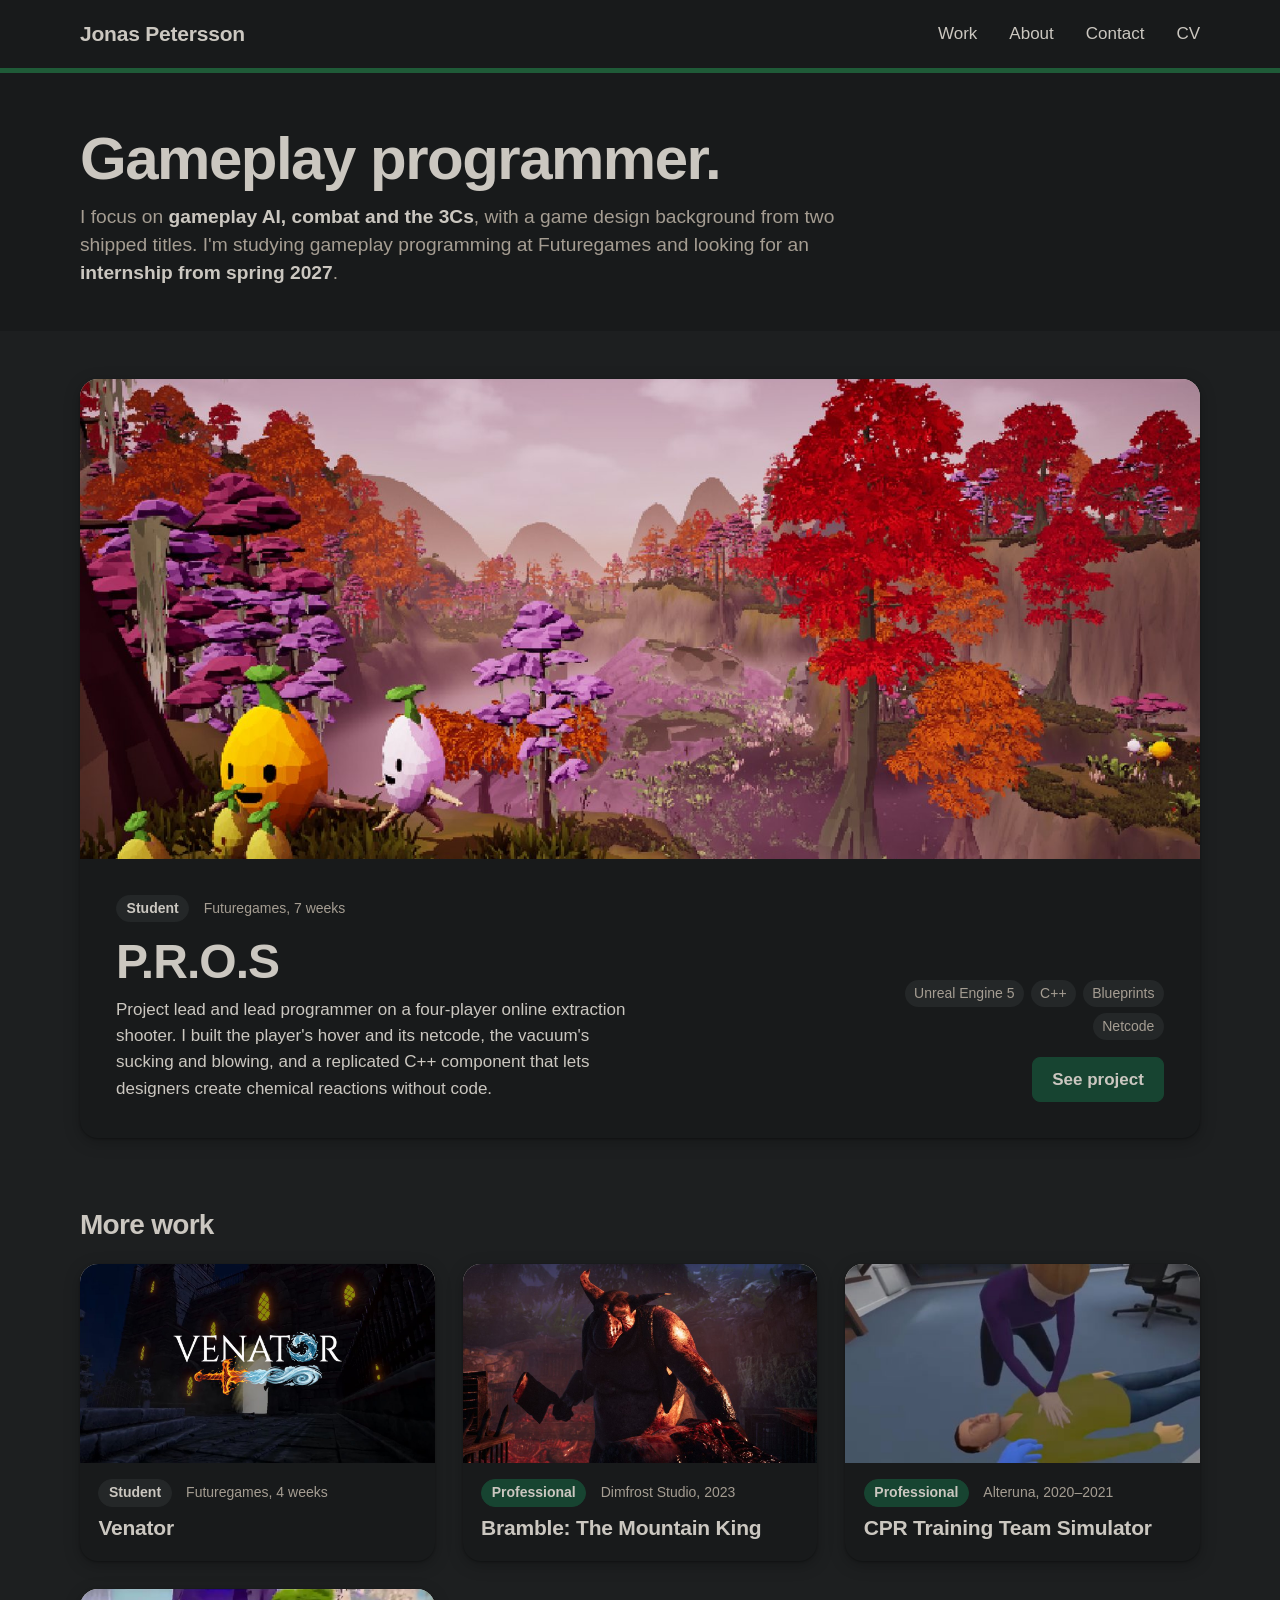
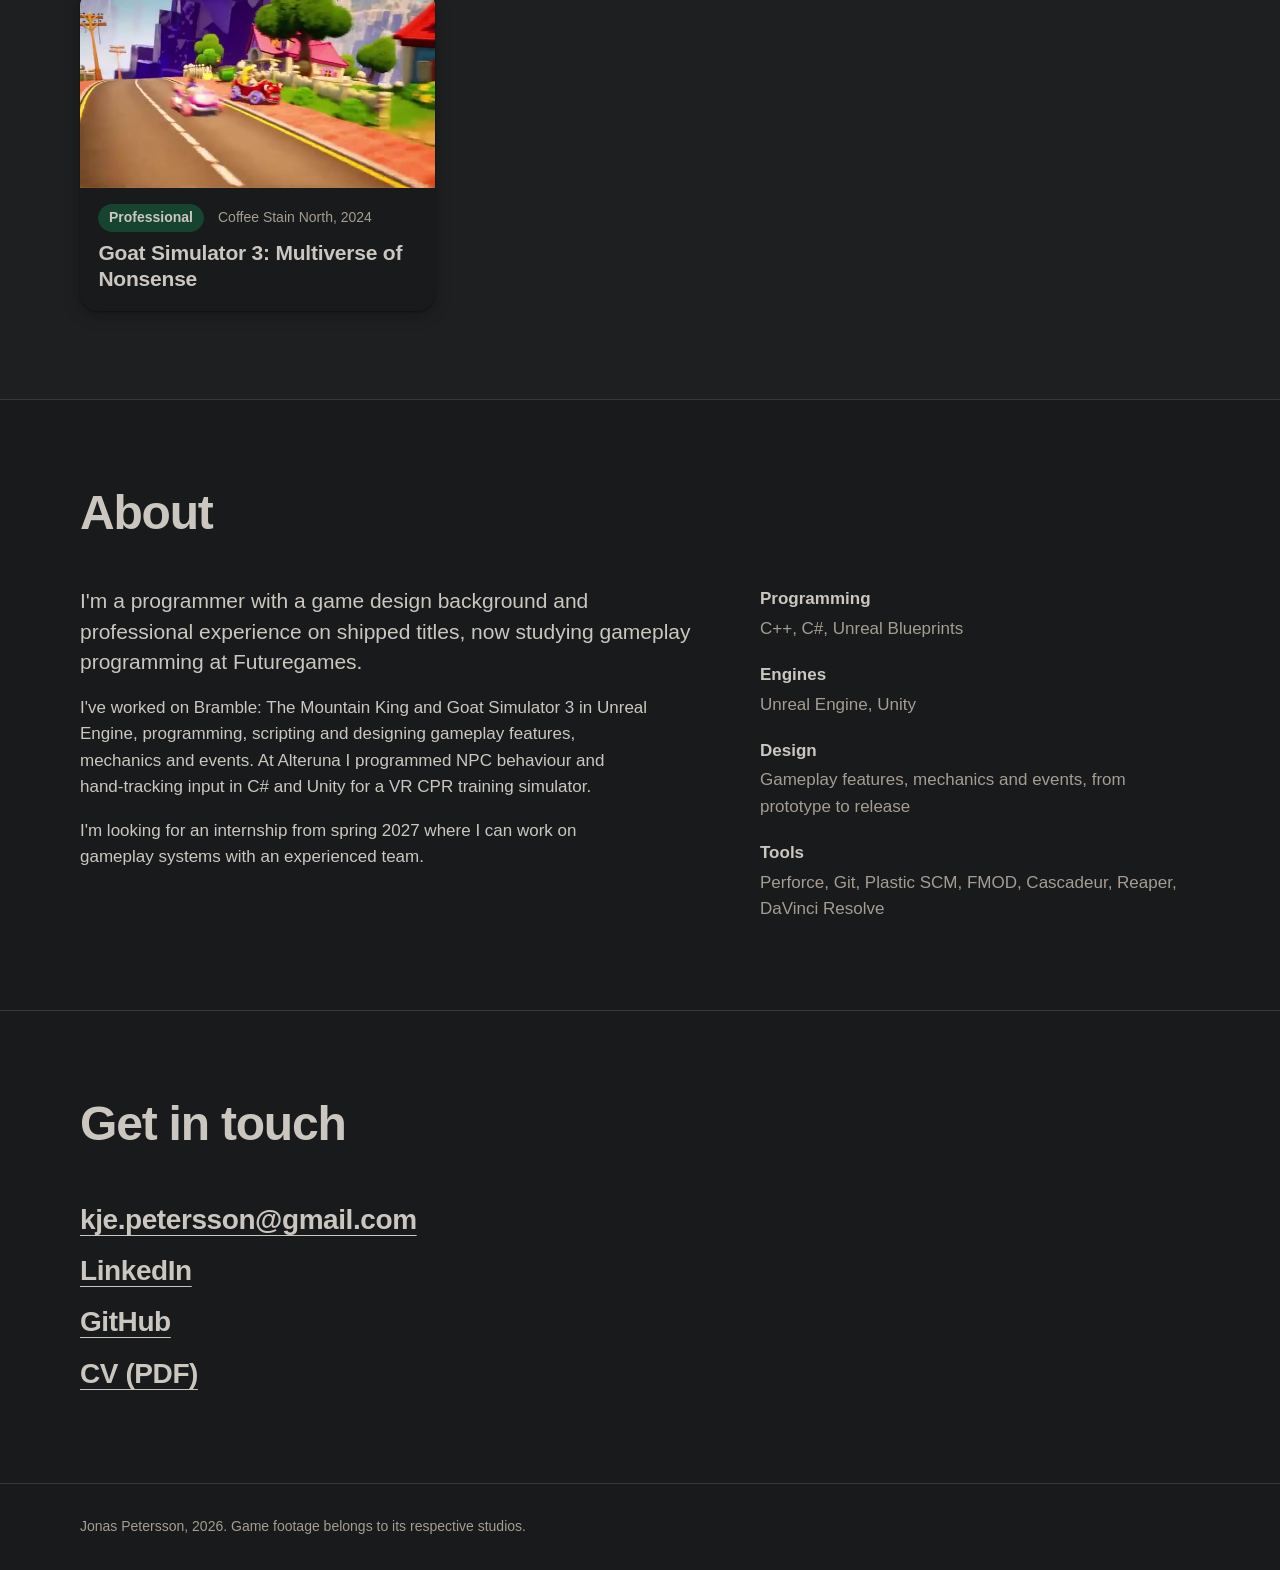
==== commit aff5c371: "Added pros" ====
--- a/index.html
+++ b/index.html
@@ -41,23 +41,24 @@
         <!-- The big project at the top. Swap in whichever project you're proudest of. -->
         <article class="feature">
           <div class="media">
-            <img src="media/venator/enemy-ai.jpg" alt="An armoured enemy swinging at the player with a glowing blue sword in a dark castle courtyard">
-            <video muted loop playsinline preload="none" data-src="media/venator/enemy-ai.mp4" data-autoplay aria-hidden="true"></video>
+            <img src="media/pros/gallery/pipori.jpg" alt="Pipori, fruit-shaped enemies with legs, in a red and purple forest above a misty valley">
+            <video muted loop playsinline preload="none" data-src="media/pros/preview.mp4" data-autoplay aria-hidden="true"></video>
           </div>
           <div class="feature-body">
             <div class="feature-text">
               <div class="meta">
                 <span class="kind kind-student">Student</span>
-                <span>Futuregames, 4 weeks</span>
-              </div>
-              <h3><a href="projects/venator.html">Venator</a></h3>
-              <p>AI and animation programmer on a Soulslike. I built the designer-configurable enemy state machine used on every enemy and the boss, and the elemental system. The project page has code excerpts and an interactive view of the enemies' attack ranges.</p>
+                <span>Futuregames, 7 weeks</span>
+              </div>
+              <h3><a href="projects/pros.html">P.R.O.S</a></h3>
+              <p>Project lead and lead programmer on a four-player online extraction shooter. I built the player's hover and its netcode, the vacuum's sucking and blowing, and a replicated C++ component that lets designers create chemical reactions without code.</p>
             </div>
             <div class="feature-side">
               <ul class="tags" aria-label="Tech">
-                <li>Unity</li>
-                <li>C#</li>
-                <li>Enemy AI</li>
+                <li>Unreal Engine 5</li>
+                <li>C++</li>
+                <li>Blueprints</li>
+                <li>Netcode</li>
               </ul>
               <span class="btn btn-primary" aria-hidden="true">See project</span>
             </div>
@@ -71,6 +72,29 @@
         <ul class="tiles">
           <li class="tile">
             <div class="media">
+              <img src="media/venator/poster.jpg" alt="Venator: a knight in a dark castle courtyard" loading="lazy">
+              <video muted loop playsinline preload="none" data-src="media/venator/preview.mp4" aria-hidden="true"></video>
+            </div>
+            <div class="tile-body">
+              <div class="meta">
+                <span class="kind kind-student">Student</span>
+                <span>Futuregames, 4 weeks</span>
+              </div>
+              <h3><a href="projects/venator.html">Venator</a></h3>
+            </div>
+            <div class="tile-info">
+              <div class="tile-info-panel">
+                <p>AI and animation programmer on a Soulslike. I built the designer-configurable enemy state machine used on every enemy and the boss, and the elemental system.</p>
+                <ul class="tags" aria-label="Tech">
+                  <li>Unity</li>
+                  <li>C#</li>
+                  <li>Enemy AI</li>
+                </ul>
+              </div>
+            </div>
+          </li>
+          <li class="tile">
+            <div class="media">
               <img src="media/bramble/poster.jpg" alt="The Butcher, a horned troll holding a cleaver" loading="lazy">
               <video muted loop playsinline preload="none" data-src="media/bramble/preview.mp4" aria-hidden="true"></video>
             </div>
@@ -139,21 +163,6 @@
 
           <!-- Coming-soon tiles, hidden until their project pages exist.
                To show one again, move its <li> out of this comment.
-          <li class="tile tile-soon">
-            <div class="media media-soon" aria-hidden="true"><span>P.R.O.S</span></div>
-            <div class="tile-body">
-              <div class="meta">
-                <span class="kind kind-student">Student</span>
-                <span class="kind kind-soon">Coming soon</span>
-              </div>
-              <h3>P.R.O.S</h3>
-            </div>
-            <div class="tile-info">
-              <div class="tile-info-panel">
-                <p>I'm putting together the project page for P.R.O.S. Check back soon.</p>
-              </div>
-            </div>
-          </li>
           <li class="tile tile-soon">
             <div class="media media-soon" aria-hidden="true"><span>Snowblind</span></div>
             <div class="tile-body">
--- a/css/style.css
+++ b/css/style.css
@@ -516,7 +516,7 @@
 
 /* ---------- Code excerpts ---------- */
 
-.code-list { display: grid; gap: 1.75rem; margin-top: 0.5rem; }
+.code-list { display: grid; grid-template-columns: minmax(0, 1fr); gap: 1.75rem; margin-top: 0.5rem; }
 .code { margin: 0; }
 .code figcaption { font-size: var(--step--1); margin-bottom: 0.4rem; }
 .code figcaption a { color: var(--muted); }
@@ -547,7 +547,7 @@
 .code-note code { font-family: ui-monospace, Consolas, monospace; font-size: 0.95em; color: var(--ink); }
 
 /* Numbered chain of steps (a real sequence, so numbers carry meaning) */
-.chain { list-style: none; margin: 0.5rem 0 0; padding: 0; counter-reset: step; display: grid; gap: 2rem; }
+.chain { list-style: none; margin: 0.5rem 0 0; padding: 0; counter-reset: step; display: grid; grid-template-columns: minmax(0, 1fr); gap: 2rem; }
 .chain > li { counter-increment: step; position: relative; padding-left: 3rem; }
 .chain > li::before {
   content: counter(step);
@@ -579,6 +579,9 @@
 .c-s, .c-s2 { color: #b3cf86; }
 .c-c1, .c-cm, .c-cs { color: #7f8681; font-style: italic; }
 .c-o, .c-p { color: #a59d92; }
+.c-nf { color: var(--ink); font-weight: 700; }
+.c-nb, .c-kc { color: #6fc6c1; }
+.c-cp, .c-cpf { color: #9aa59e; }
 
 /* ---------- Gallery ---------- */
 
@@ -767,3 +770,110 @@
   .rv-seg button { flex: 1; padding-inline: 0.5rem; }
 }
 @media (prefers-reduced-motion: reduce) { .rv-row { transition: none; } }
+
+
+/* ---------- Problem / What I built / Result pages ---------- */
+/* Used on pages split into 1 to 3 "parts". Each part has the same three steps.
+   Copy a <section class="part"> block to add one, and add a matching card to .parts. */
+
+.parts-intro { padding-top: clamp(2rem, 5vw, 3.5rem); }
+.parts-intro h2 { margin: 0 0 1rem; font-size: var(--step-2); letter-spacing: -0.02em; }
+.parts {
+  list-style: none; margin: 0; padding: 0;
+  display: grid; grid-template-columns: repeat(auto-fit, minmax(15rem, 1fr)); gap: 1rem;
+  counter-reset: part;
+}
+.parts a {
+  display: grid; gap: 0.35rem; height: 100%;
+  padding: 1.1rem 1.25rem 1.25rem;
+  background: var(--surface); border: 1px solid var(--line); border-radius: var(--radius);
+  text-decoration: none; transition: border-color 0.15s, background 0.15s;
+}
+.parts a:hover { border-color: var(--green-deep); background: var(--green-wash); }
+.parts .part-num { font-size: var(--step--1); font-weight: 700; color: var(--green-deep); letter-spacing: 0.04em; text-transform: uppercase; }
+.parts strong { font-size: var(--step-1); line-height: 1.2; }
+.parts span:last-child { font-size: var(--step--1); color: var(--muted); }
+
+.part { padding-block: clamp(2.5rem, 6vw, 4.5rem); border-top: 1px solid var(--line); scroll-margin-top: 1rem; }
+.parts-intro + .part { margin-top: clamp(2rem, 5vw, 3.5rem); }
+.part-head { margin-bottom: clamp(1.5rem, 3vw, 2.25rem); }
+.part-head .part-num { margin: 0 0 0.3rem; font-size: var(--step--1); font-weight: 700; color: var(--green-deep); letter-spacing: 0.04em; text-transform: uppercase; }
+.part-head h2 { margin: 0 0 0.75rem; font-size: var(--step-3); line-height: 1.05; letter-spacing: -0.025em; }
+.part-body {
+  display: grid;
+  grid-template-columns: minmax(0, 5fr) minmax(0, 7fr);
+  gap: clamp(1.5rem, 4vw, 3.5rem);
+  align-items: start;
+}
+.steps { display: grid; gap: 1.75rem; }
+.step h3 {
+  display: flex; align-items: center; gap: 0.6rem;
+  margin: 0 0 0.5rem; font-size: var(--step--1); font-weight: 700;
+  text-transform: uppercase; letter-spacing: 0.06em; color: var(--muted);
+}
+.step h3::before { content: ""; width: 1.4rem; height: 2px; background: var(--line); }
+.step p, .step ul { margin: 0 0 0.75rem; max-width: 58ch; }
+.step ul { padding-left: 1.2rem; }
+.step li { margin-bottom: 0.4rem; }
+.step li::marker { color: var(--green-deep); }
+.step-result {
+  padding: 1rem 1.15rem 0.35rem;
+  background: var(--green-wash);
+  border-left: 3px solid var(--green-deep);
+  border-radius: 0 var(--radius-sm) var(--radius-sm) 0;
+}
+.step-result h3 { color: var(--green-deep); }
+.step-result h3::before { background: var(--green-deep); }
+.part-body .block-media { grid-template-columns: minmax(0, 1fr); }
+.code.no-lines .line::before { display: none; }
+
+@media (max-width: 820px) {
+  .part-body { grid-template-columns: minmax(0, 1fr); }
+}
+
+/* Header image for a project whose logo is already in the picture */
+.title-art { margin: clamp(1.5rem, 4vw, 3rem) 0 0; }
+.title-art img { width: 100%; height: auto; aspect-ratio: 16 / 9; object-fit: cover; border-radius: var(--radius); }
+.title-art + .project-head { padding-top: clamp(1.25rem, 3vw, 2rem); }
+
+/* Placeholder text: shown with a dashed outline and a small label so it's easy to find.
+   Remove class="ph" once you've written your own version. */
+.ph { outline: 1px dashed #8a6d3b; outline-offset: 4px; border-radius: 2px; }
+.ph::before {
+  content: "Placeholder"; display: inline-block; margin-right: 0.5em; padding: 0 0.4em;
+  font-size: 0.7rem; font-weight: 700; letter-spacing: 0.04em; text-transform: uppercase; vertical-align: 0.15em;
+  color: #1a1a1a; background: #d9b25f; border-radius: 3px;
+}
+ul.ph::before, dd.ph::before { display: block; width: fit-content; margin-bottom: 0.3rem; }
+
+/* Full-width extra inside a part (e.g. the Venator attack-range viewer) */
+.part-extra { margin-top: clamp(2.5rem, 6vw, 4rem); }
+.part-extra h3 { margin: 0 0 0.5rem; font-size: var(--step-2); line-height: 1.1; letter-spacing: -0.02em; }
+.part-extra > p { margin: 0 0 1rem; max-width: 65ch; }
+.part-body .gallery.diagrams { margin: 0; grid-template-columns: minmax(0, 1fr); }
+.part-body .editor-shots { margin: 0; }
+
+/* ---------- Venator: play-speed curve chart ---------- */
+.curve-chart { margin: 0; }
+.cv-wrap { position: relative; background: var(--surface); border: 1px solid var(--line); border-radius: var(--radius); padding: 0.75rem 0.5rem 0.25rem; }
+.cv-title { margin: 0 0 0.25rem 0.5rem; font-size: var(--step--1); font-weight: 700; }
+.cv-svg { display: block; width: 100%; height: auto; touch-action: pan-y; font-family: var(--font); }
+.cv-grid { stroke: var(--line); stroke-width: 1; }
+.cv-ref { stroke: #4a4f51; }
+.cv-tick, .cv-note { font-size: 12px; fill: var(--muted); }
+.cv-label { font-size: 12px; font-weight: 700; fill: var(--ink); }
+.cv-line { fill: none; stroke: var(--green-deep); stroke-width: 2; stroke-linejoin: round; stroke-linecap: round; }
+.cv-dot { fill: var(--green-deep); stroke: var(--surface); stroke-width: 2; }
+.cv-cross { stroke: var(--muted); stroke-width: 1; }
+.cv-tip {
+  position: absolute; pointer-events: none; white-space: nowrap;
+  padding: 0.3rem 0.55rem; border-radius: 6px; font-size: var(--step--1);
+  background: var(--raised); color: var(--ink); border: 1px solid var(--line); box-shadow: var(--shadow);
+}
+.cv-table summary { cursor: pointer; font-size: var(--step--1); color: var(--muted); margin-top: 0.4rem; }
+.cv-table table { margin-top: 0.4rem; border-collapse: collapse; font-size: var(--step--1); font-variant-numeric: tabular-nums; }
+.cv-table th, .cv-table td { padding: 0.2rem 0.9rem 0.2rem 0; text-align: left; border-bottom: 1px solid var(--line); }
+.cv-table th { color: var(--muted); font-weight: 600; }
+@media (max-width: 600px) {
+  .cv-tick, .cv-note, .cv-label { font-size: 19px; }
+}
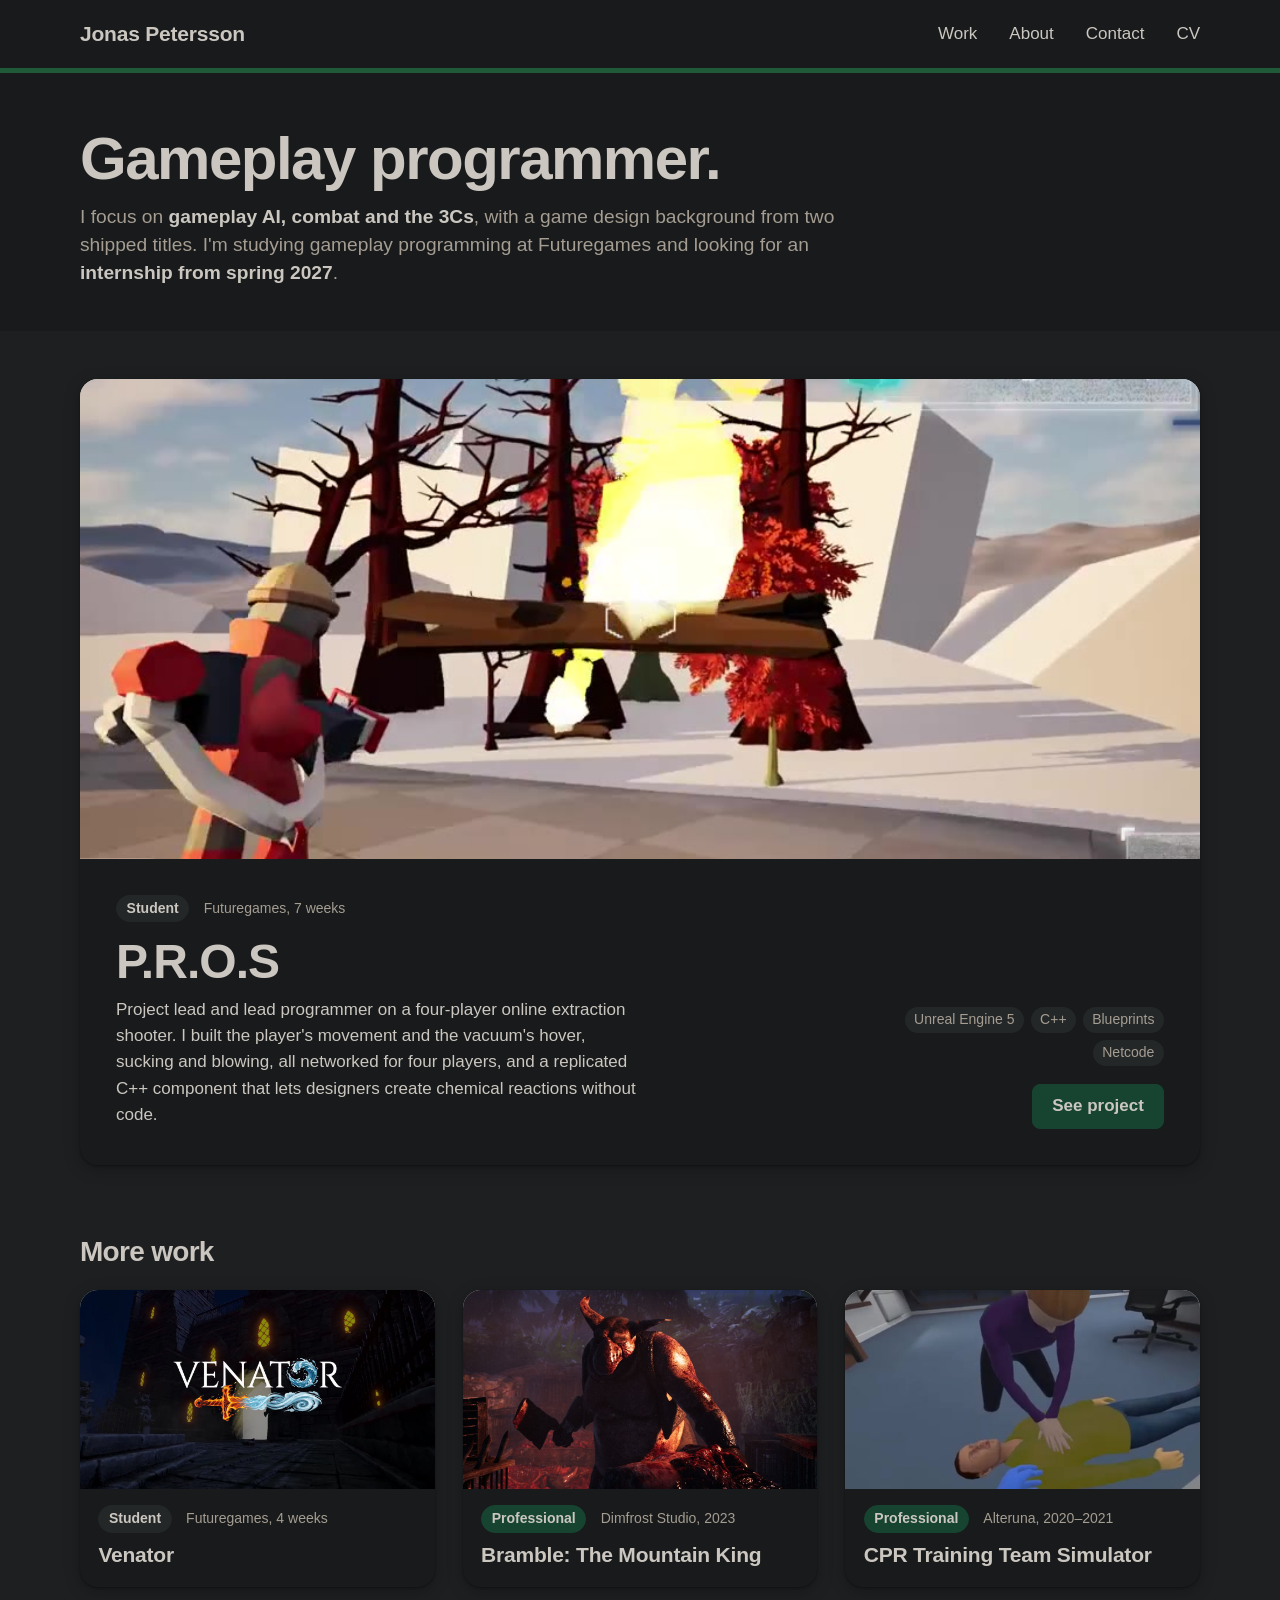
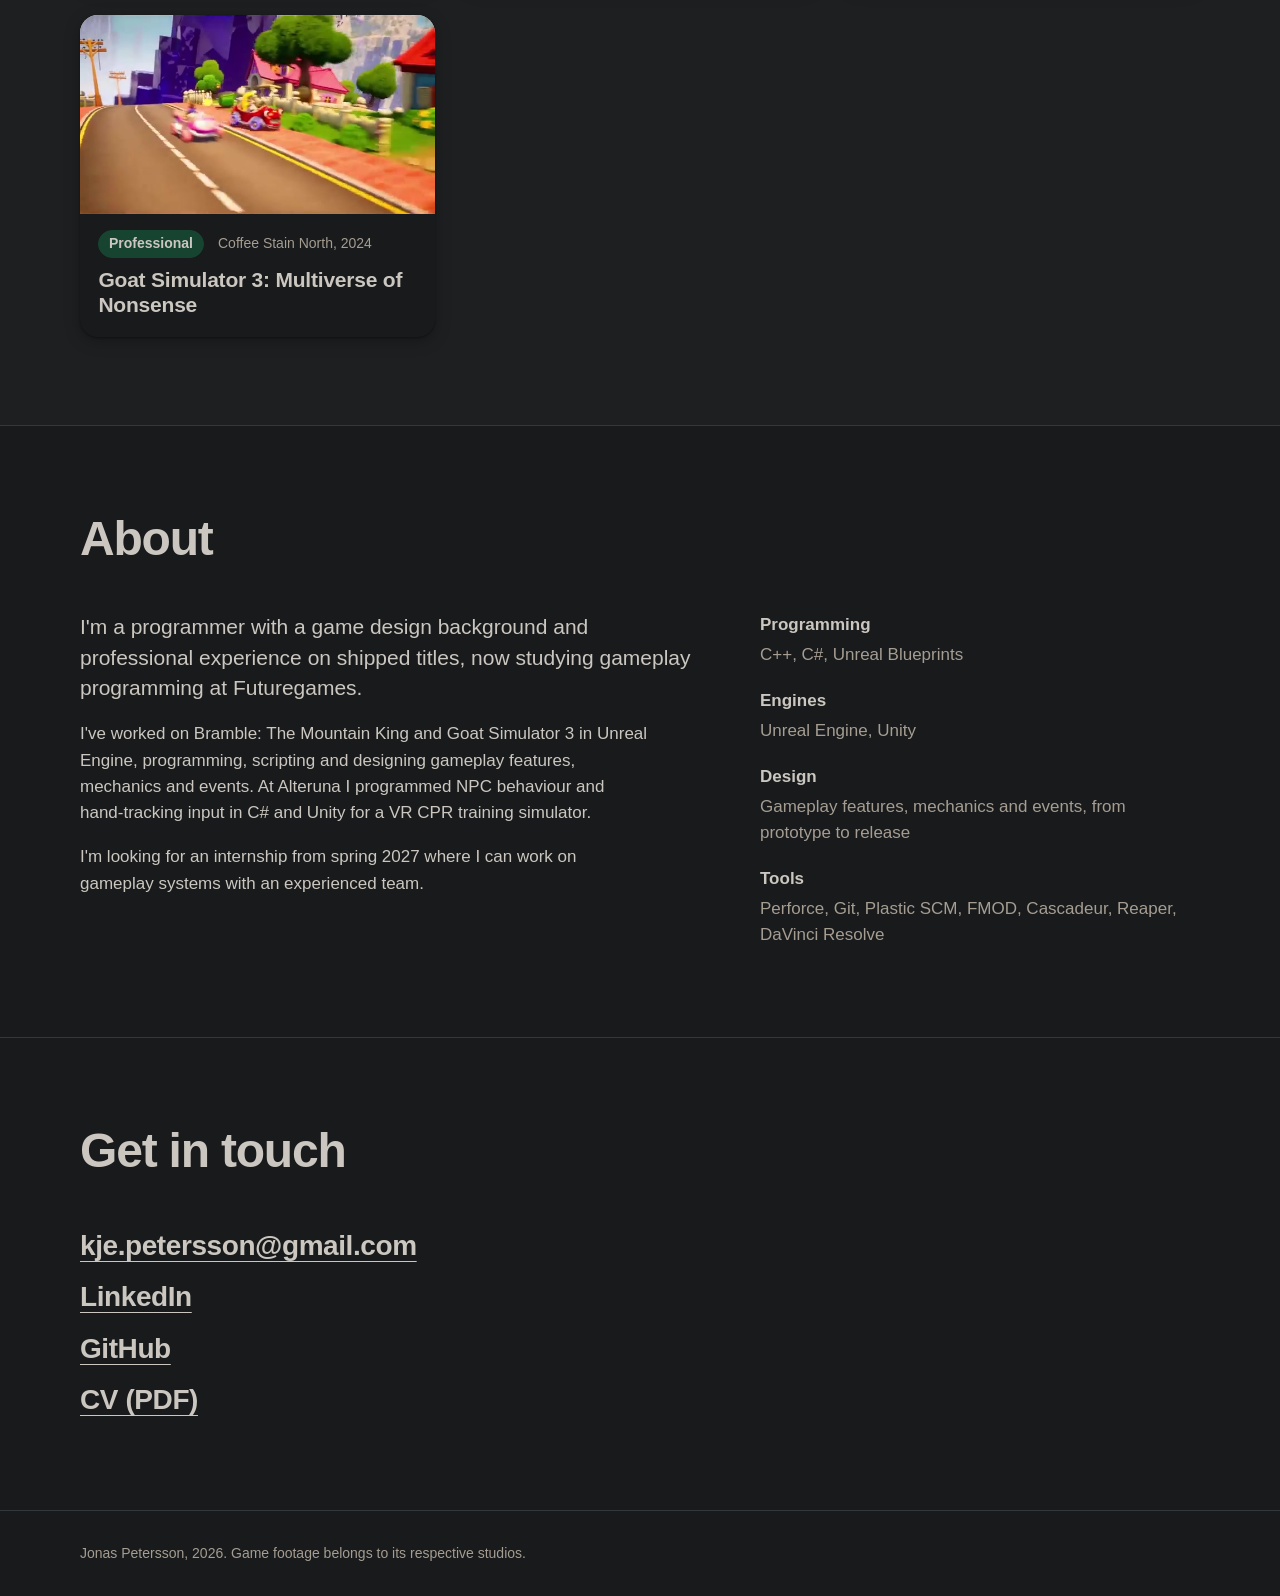
==== commit 0bbc0257: "Video fixes and text tweaks" ====
--- a/index.html
+++ b/index.html
@@ -41,7 +41,7 @@
         <!-- The big project at the top. Swap in whichever project you're proudest of. -->
         <article class="feature">
           <div class="media">
-            <img src="media/pros/gallery/pipori.jpg" alt="Pipori, fruit-shaped enemies with legs, in a red and purple forest above a misty valley">
+            <img src="media/pros/feature.jpg" alt="A player holding a burning log on the vacuum among red autumn trees, with fire starting to spread">
             <video muted loop playsinline preload="none" data-src="media/pros/preview.mp4" data-autoplay aria-hidden="true"></video>
           </div>
           <div class="feature-body">
@@ -51,7 +51,7 @@
                 <span>Futuregames, 7 weeks</span>
               </div>
               <h3><a href="projects/pros.html">P.R.O.S</a></h3>
-              <p>Project lead and lead programmer on a four-player online extraction shooter. I built the player's hover and its netcode, the vacuum's sucking and blowing, and a replicated C++ component that lets designers create chemical reactions without code.</p>
+              <p>Project lead and lead programmer on a four-player online extraction shooter. I built the player's movement and the vacuum's hover, sucking and blowing, all networked for four players, and a replicated C++ component that lets designers create chemical reactions without code.</p>
             </div>
             <div class="feature-side">
               <ul class="tags" aria-label="Tech">
--- a/css/style.css
+++ b/css/style.css
@@ -877,3 +877,14 @@
 @media (max-width: 600px) {
   .cv-tick, .cv-note, .cv-label { font-size: 19px; }
 }
+.steps .code-list { margin-top: 0.5rem; }
+.steps .gallery.inspector { grid-template-columns: repeat(2, minmax(0, 1fr)); }
+
+/* Links to source files (e.g. under the Venator viewer) */
+.source-links { margin-top: 1rem; font-size: var(--step--1); color: var(--muted); }
+.source-links p { margin: 0 0 0.4rem; }
+.source-links ul { margin: 0; padding-left: 1.2rem; display: grid; gap: 0.3rem; }
+.source-links li::marker { color: var(--green-deep); }
+.source-links code { font-family: ui-monospace, Consolas, monospace; font-size: 0.95em; color: var(--ink); }
+.steps figure { margin: 0; }
+.steps figcaption { margin-top: 0.4rem; font-size: var(--step--1); color: var(--muted); }
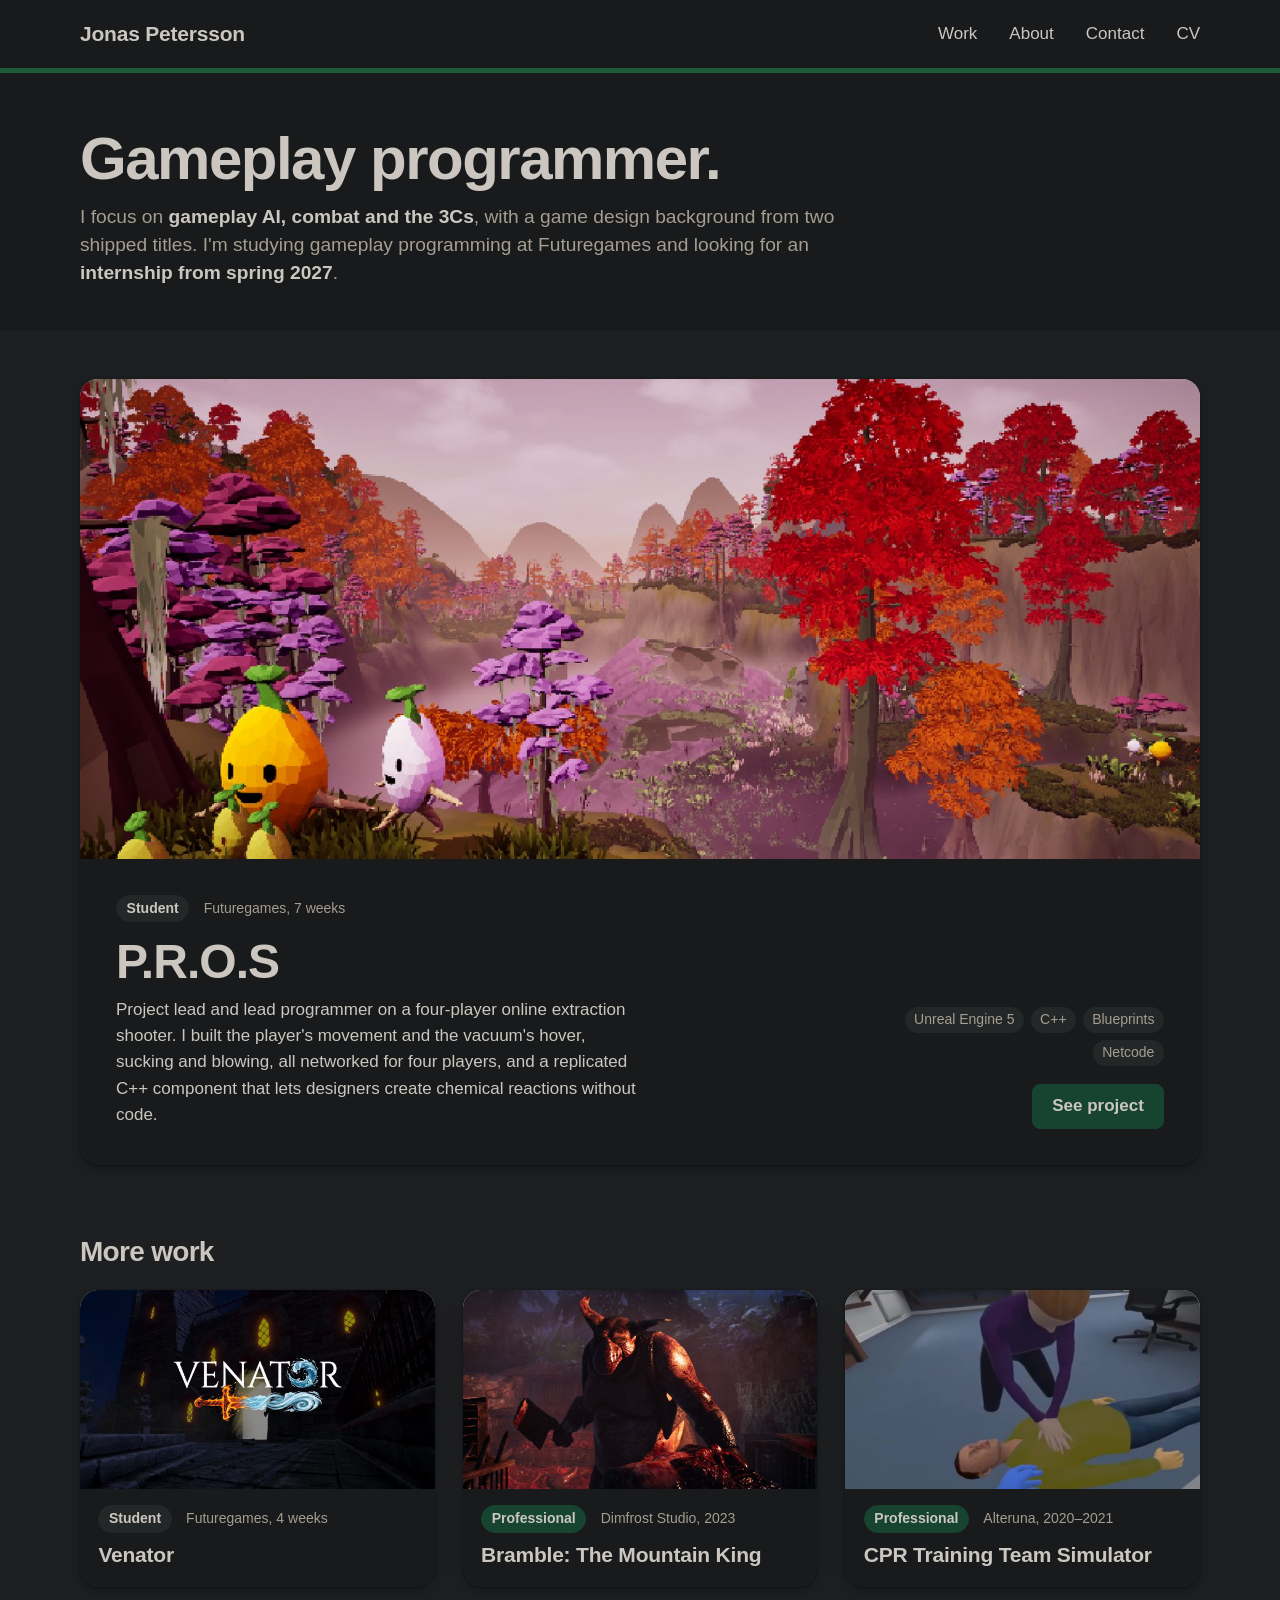
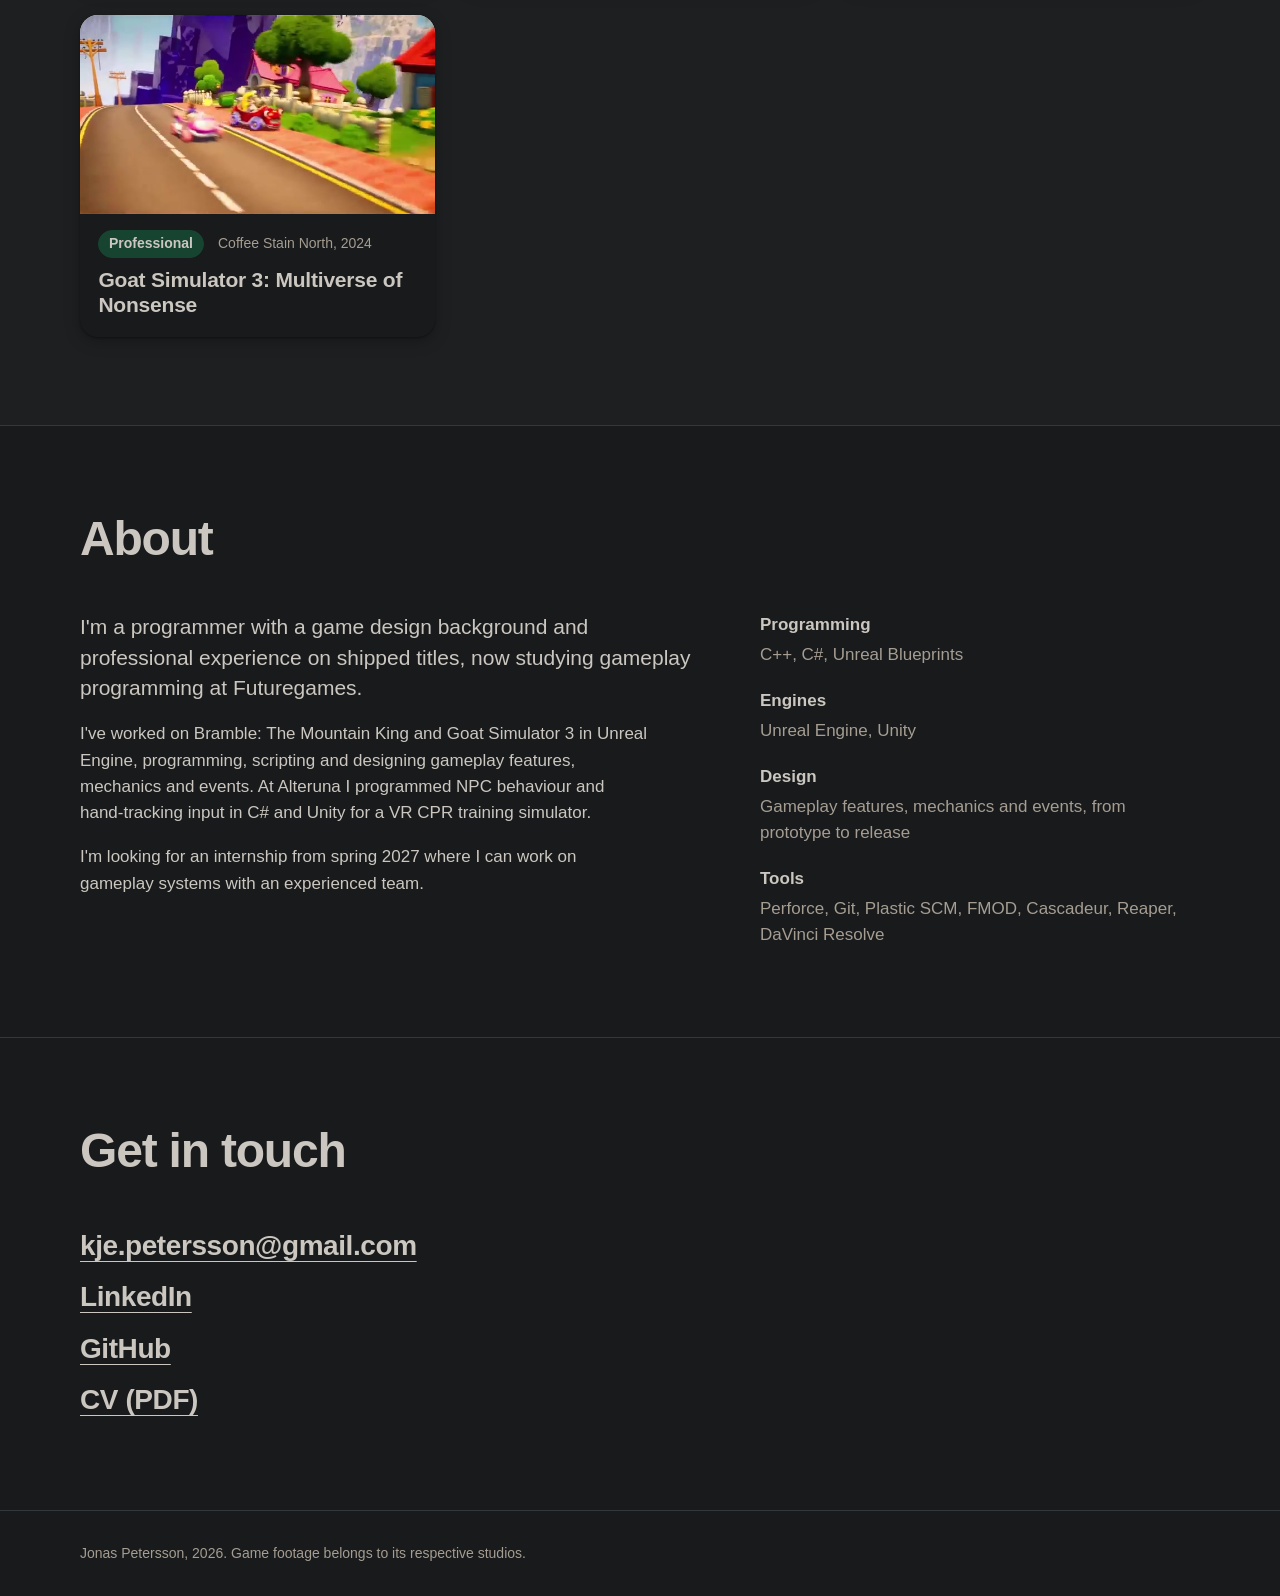
==== commit 84c9a616: "Pros video change and more text tweaks" ====
--- a/index.html
+++ b/index.html
@@ -41,7 +41,7 @@
         <!-- The big project at the top. Swap in whichever project you're proudest of. -->
         <article class="feature">
           <div class="media">
-            <img src="media/pros/feature.jpg" alt="A player holding a burning log on the vacuum among red autumn trees, with fire starting to spread">
+            <img src="media/pros/gallery/pipori.jpg" alt="Pipori, fruit-shaped enemies with legs, in a red and purple forest above a misty valley">
             <video muted loop playsinline preload="none" data-src="media/pros/preview.mp4" data-autoplay aria-hidden="true"></video>
           </div>
           <div class="feature-body">
